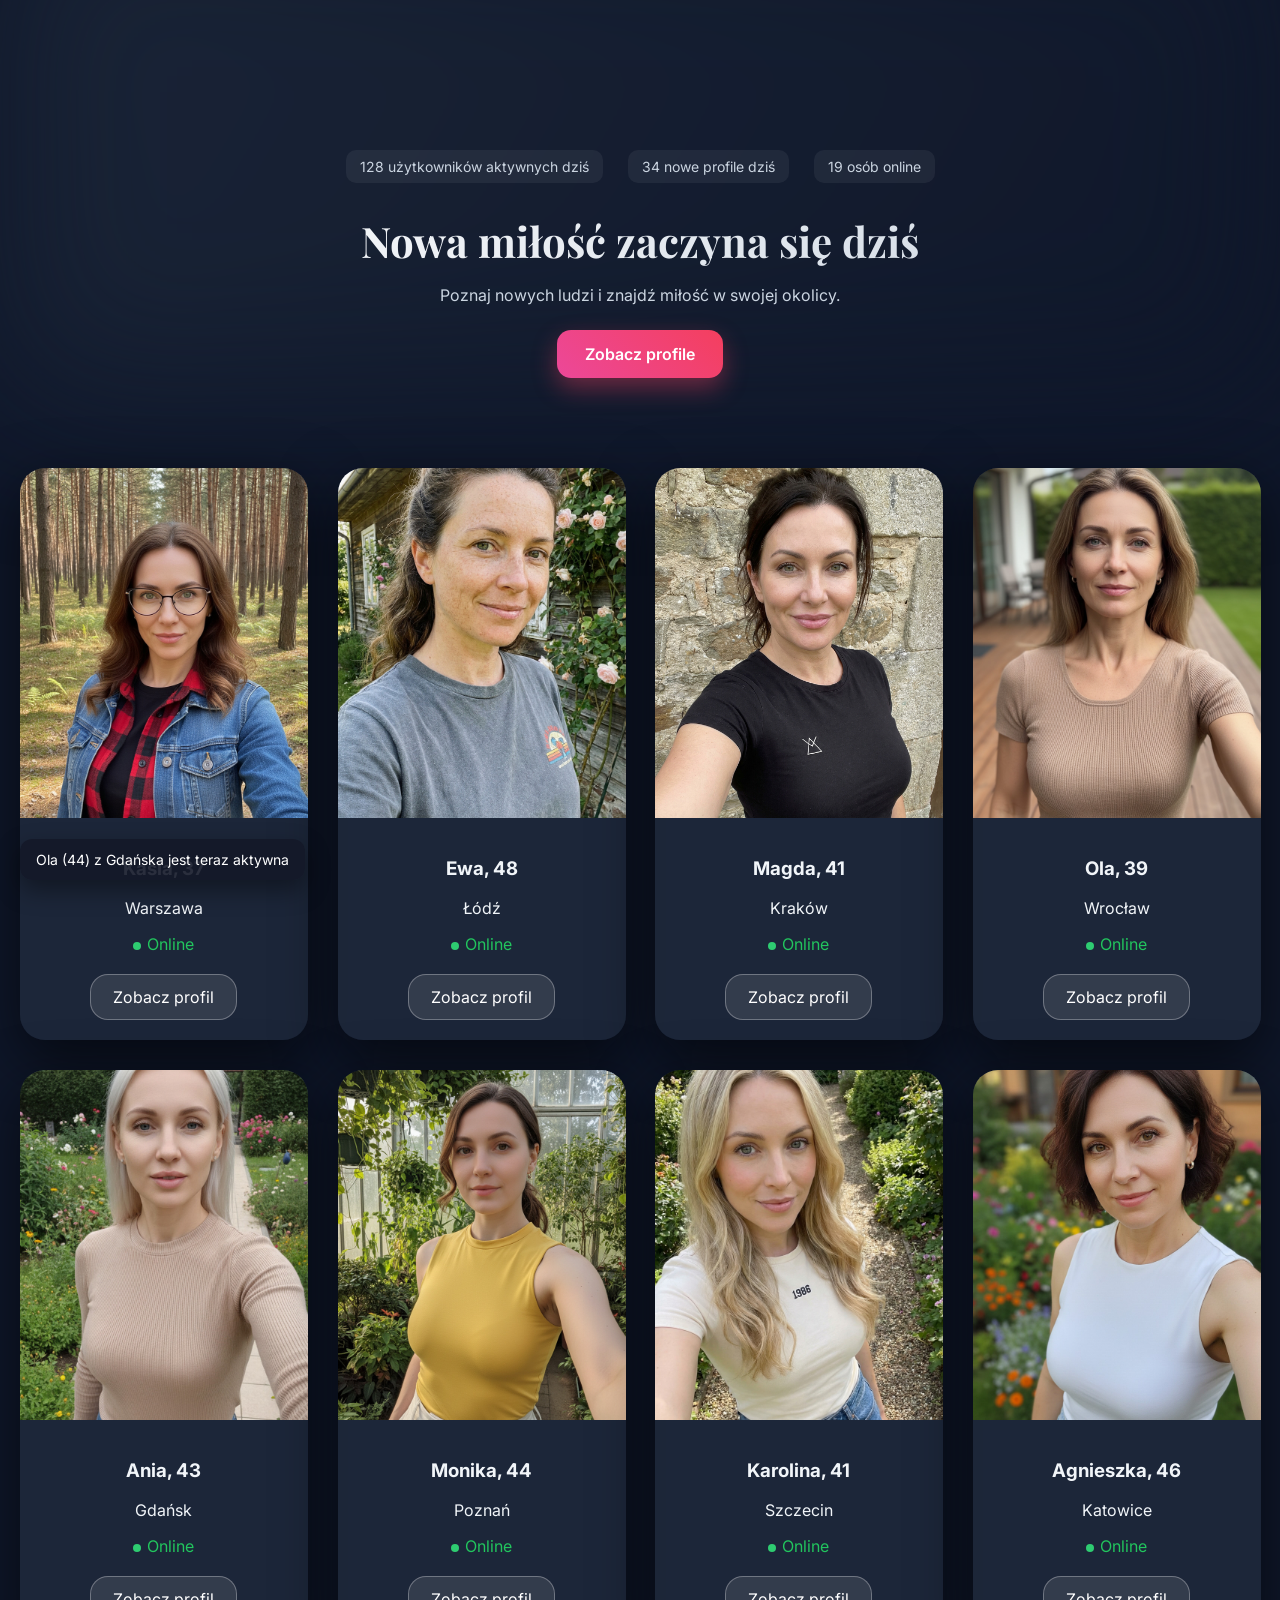
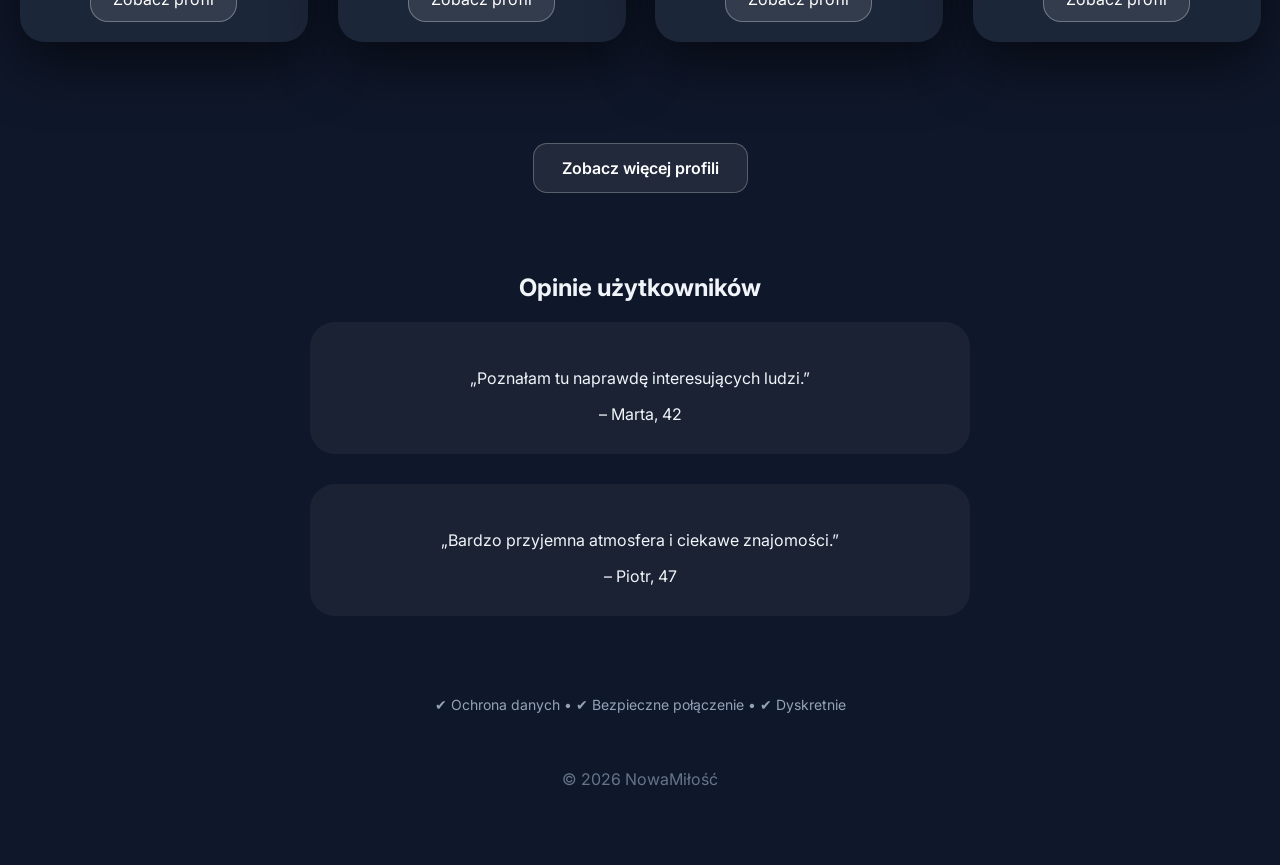
==== index.html @ ef55326a "Update index.html" ====
<!DOCTYPE html>
<html lang="pl">
<head>
<meta charset="UTF-8">
<meta name="viewport" content="width=device-width, initial-scale=1.0">

<title>Nowa miłość zaczyna się dziś | Poznaj nowych ludzi</title>
<meta name="description" content="Poznaj nowych ludzi i odkryj miłość w swojej okolicy. Dyskretnie, wygodnie i bez zobowiązań.">

<meta property="og:title" content="Nowa miłość zaczyna się dziś">
<meta property="og:description" content="Poznaj interesujące osoby w swojej okolicy.">
<meta property="og:type" content="website">
<meta property="og:image" content="images/IMAGE1.jpg">

<link rel="icon" type="image/x-icon" href="favicon.ico">

<link href="https://fonts.googleapis.com/css2?family=Playfair+Display:wght@600;700&family=Inter:wght@400;500;600&display=swap" rel="stylesheet">
<link rel="stylesheet" href="style.css">
<script type="text/javascript">
    (function(c,l,a,r,i,t,y){
        c[a]=c[a]||function(){(c[a].q=c[a].q||[]).push(arguments)};
        t=l.createElement(r);t.async=1;t.src="https://www.clarity.ms/tag/"+i;
        y=l.getElementsByTagName(r)[0];y.parentNode.insertBefore(t,y);
    })(window, document, "clarity", "script", "vsp9trjk2x");
</script>
</head>

<body>

<div id="live-notification"></div>

<div class="hero-bg"></div>

<div class="container">

<header class="hero">

<div class="activity-bar">

<span id="active-members">
128 użytkowników aktywnych dziś
</span>

<span id="new-profiles">
34 nowe profile dziś
</span>

<span id="online-now">
19 osób online
</span>

</div>

<h1>Nowa miłość zaczyna się dziś</h1>

<p>Poznaj nowych ludzi i znajdź miłość w swojej okolicy.</p>

<a href="https://go.cm-trk6.com/aff_f?h=rA47F6&aff_sub5=free-social" class="btn main-btn">
Zobacz profile
</a>

</header>

<section class="profiles">

<a href="https://go.cm-trk6.com/aff_f?h=rA47F6&aff_sub5=free-social" class="card-link">
<div class="card">
<img src="images/IMAGE1.jpg" alt="Profilbild" decoding="async">
<div class="card-content">
<h3>Kasia, 37</h3>
<p>Warszawa</p>
<span class="online">Online</span>
<div class="glass-btn">Zobacz profil</div>
</div>
</div>
</a>

<a href="https://go.cm-trk6.com/aff_f?h=rA47F6&aff_sub5=free-social" class="card-link">
<div class="card">
<img src="images/IMAGE2.jpg" alt="Profilbild" decoding="async">
<div class="card-content">
<h3>Magda, 41</h3>
<p>Kraków</p>
<span class="online">Online</span>
<div class="glass-btn">Zobacz profil</div>
</div>
</div>
</a>

<a href="https://go.cm-trk6.com/aff_f?h=rA47F6&aff_sub5=free-social" class="card-link">
<div class="card">
<img src="images/IMAGE3.jpg" alt="Profilbild" decoding="async">
<div class="card-content">
<h3>Ola, 39</h3>
<p>Wrocław</p>
<span class="online">Online</span>
<div class="glass-btn">Zobacz profil</div>
</div>
</div>
</a>

<a href="https://go.cm-trk6.com/aff_f?h=rA47F6&aff_sub5=free-social" class="card-link">
<div class="card">
<img src="images/IMAGE4.jpg" alt="Profilbild" decoding="async">
<div class="card-content">
<h3>Ania, 43</h3>
<p>Gdańsk</p>
<span class="online">Online</span>
<div class="glass-btn">Zobacz profil</div>
</div>
</div>
</a>

<a href="https://go.cm-trk6.com/aff_f?h=rA47F6&aff_sub5=free-social" class="card-link">
<div class="card">
<img src="images/IMAGE5.jpg" alt="Profilbild" decoding="async">
<div class="card-content">
<h3>Monika, 44</h3>
<p>Poznań</p>
<span class="online">Online</span>
<div class="glass-btn">Zobacz profil</div>
</div>
</div>
</a>

<a href="https://go.cm-trk6.com/aff_f?h=rA47F6&aff_sub5=free-social" class="card-link">
<div class="card">
<img src="images/IMAGE6.jpg" alt="Profilbild" decoding="async">
<div class="card-content">
<h3>Ewa, 48</h3>
<p>Łódź</p>
<span class="online">Online</span>
<div class="glass-btn">Zobacz profil</div>
</div>
</div>
</a>

<a href="https://go.cm-trk6.com/aff_f?h=rA47F6&aff_sub5=free-social" class="card-link">
<div class="card">
<img src="images/IMAGE7.jpg" alt="Profilbild" decoding="async">
<div class="card-content">
<h3>Karolina, 41</h3>
<p>Szczecin</p>
<span class="online">Online</span>
<div class="glass-btn">Zobacz profil</div>
</div>
</div>
</a>

<a href="https://go.cm-trk6.com/aff_f?h=rA47F6&aff_sub5=free-social" class="card-link">
<div class="card">
<img src="images/IMAGE8.jpg" alt="Profilbild" decoding="async">
<div class="card-content">
<h3>Agnieszka, 46</h3>
<p>Katowice</p>
<span class="online">Online</span>
<div class="glass-btn">Zobacz profil</div>
</div>
</div>
</a>

</section>

<section class="more-profiles">
<a href="https://go.cm-trk6.com/aff_f?h=rA47F6&aff_sub5=free-social" class="btn secondary-btn">
Zobacz więcej profili
</a>
</section>

<section class="testimonials">

<h2>Opinie użytkowników</h2>

<div class="testimonial-card">
<p>„Poznałam tu naprawdę interesujących ludzi.”</p>
<span>– Marta, 42</span>
</div>

<div class="testimonial-card">
<p>„Bardzo przyjemna atmosfera i ciekawe znajomości.”</p>
<span>– Piotr, 47</span>
</div>

</section>

<div class="trust-line">
✔ Ochrona danych • ✔ Bezpieczne połączenie • ✔ Dyskretnie
</div>

<footer class="footer">
<p>© 2026 NowaMiłość</p>
</footer>

</div>
<script>

document.addEventListener("DOMContentLoaded", function(){

// LIVE NOTIFICATION

const users = [
"Anna (39) z Warszawy jest teraz online",
"Kasia (42) z Krakowa utworzyła nowy profil",
"Magda (36) z Wrocławia szuka nowych znajomości",
"Ola (44) z Gdańska jest teraz aktywna",
"Monika (41) z Poznania właśnie się zarejestrowała"
];

function showNotification(){

const el=document.getElementById("live-notification");

if(!el) return;

el.innerText=users[Math.floor(Math.random()*users.length)];

el.style.opacity="1";

setTimeout(()=>{

el.style.opacity="0";

},4000);

}

showNotification();
setInterval(showNotification,8000);


// DYNAMIC COUNTER

let active = 120 + Math.floor(Math.random()*20)
let profiles = 30 + Math.floor(Math.random()*10)
let online = 15 + Math.floor(Math.random()*10)

function updateStats(){

active += Math.floor(Math.random()*3)-1
profiles += Math.floor(Math.random()*2)
online += Math.floor(Math.random()*3)-1

document.getElementById("active-members").innerText =
active + " użytkowników aktywnych dziś"

document.getElementById("new-profiles").innerText =
profiles + " nowe profile dziś"

document.getElementById("online-now").innerText =
online + " osób online"

}

setInterval(updateStats,6000)

// CARD REVEAL

function revealCards(){

const cards = document.querySelectorAll(".card");
const windowHeight = window.innerHeight;

cards.forEach(card => {

const top = card.getBoundingClientRect().top;

if(top < windowHeight - 50){
card.classList.add("show");
}

});

}

window.addEventListener("scroll", revealCards);
window.addEventListener("load", revealCards);

setTimeout(revealCards, 200);
setTimeout(revealCards, 600);
setTimeout(revealCards, 1200);

// RANDOMIZE CARDS

const container=document.querySelector(".profiles");

if(container){

const cards=Array.from(container.children);

cards.sort(()=>Math.random()-0.5);

cards.forEach(card=>container.appendChild(card));

}

});

</script>
</body>
</html>
---- style.css ----
html{
scroll-behavior:smooth;
}

body{
margin:0;
font-family:'Inter',sans-serif;
background:#0f172a;
color:#f1f5f9;
overflow-x:hidden;
}

/* background glow */

.hero-bg{
position:fixed;
top:-100px;
left:0;
width:100%;
height:500px;
background:linear-gradient(120deg,#1e293b,#0f172a);
filter:blur(80px);
opacity:.8;
z-index:-1;
}

/* container */

.container{
max-width:1400px;
margin:auto;
padding:20px;
}

/* hero */

.hero{
text-align:center;
padding:100px 20px 50px 20px;
}

.hero h1{
font-family:'Playfair Display',serif;
font-size:42px;
margin-bottom:15px;
background:linear-gradient(135deg,#ffffff,#cbd5e1);
-webkit-background-clip:text;
-webkit-text-fill-color:transparent;
}

.hero p{
color:#cbd5e1;
font-size:16px;
margin-bottom:25px;
}

/* buttons */

.btn{
display:inline-block;
padding:14px 28px;
border-radius:14px;
text-decoration:none;
font-weight:600;
transition:.3s ease;
}

.main-btn{
background:linear-gradient(45deg,#ec4899,#f43f5e);
color:white;
box-shadow:0 10px 25px rgba(244,63,94,.4);
animation:pulseGlow 2.5s infinite;
}

.secondary-btn{
background:rgba(255,255,255,.08);
border:1px solid rgba(255,255,255,.25);
color:white;
margin-top:40px;
}

.secondary-btn:hover{
background:rgba(255,255,255,.15);
transform:scale(1.05);
box-shadow:0 10px 30px rgba(236,72,153,.25);
}

@keyframes pulseGlow{

0%{box-shadow:0 0 0 rgba(255,80,120,0)}

50%{box-shadow:0 0 25px rgba(255,80,120,.8)}

100%{box-shadow:0 0 0 rgba(255,80,120,0)}

}

/* profiles grid */

.profiles{
display:grid;
grid-template-columns:repeat(4,1fr);
gap:30px;
margin-top:40px;
}

/* mobile */

@media (max-width:768px){

.hero{
padding:70px 15px 30px 15px;
}

.hero h1{
font-size:28px;
}

.profiles{
grid-template-columns:1fr;
gap:20px;
}

}

/* cards */

.card-link{
display:block;
text-decoration:none;
color:inherit;
cursor:pointer;
}

.card{

background:rgba(30,41,59,.9);
border-radius:25px;
overflow:hidden;

box-shadow:0 20px 60px rgba(0,0,0,.6);

transform:translateY(30px);
opacity:0;

will-change:transform;

transition:
transform .4s ease,
box-shadow .4s ease,
opacity .6s ease;

}

/* reveal animation */

.card.show{
opacity:1;
transform:translateY(0);
}

/* hover card */

.card-link:hover .card{

transform:translateY(-8px) scale(1.04);

box-shadow:0 25px 80px rgba(236,72,153,.18);

}

/* image */

.card img{
width:100%;
height:350px;
object-fit:cover;
display:block;
transition:transform .4s ease;
}

/* zoom photo */

.card-link:hover .card img{
transform:scale(1.08);
}

/* content */

.card-content{
padding:20px;
text-align:center;
}

/* online */

.online{
color:#22c55e;
display:block;
margin:10px 0;
}

.online::before{
content:"";
width:8px;
height:8px;
background:#2ecc71;
border-radius:50%;
display:inline-block;
margin-right:6px;
animation:pulse 2s infinite;
}

@keyframes pulse{

0%{opacity:1}

50%{opacity:.3}

100%{opacity:1}

}

/* card button */

.glass-btn{

display:inline-block;
margin-top:10px;

padding:12px 22px;

background:rgba(255,255,255,.1);
border:1px solid rgba(255,255,255,.3);

border-radius:18px;

color:white;

transition:.25s;

}

/* hover button */

.card-link:hover .glass-btn{

background:rgba(236,72,153,.2);

border-color:#ec4899;

transform:scale(1.05);

}

/* more profiles */

.more-profiles{
text-align:center;
margin:60px 0;
}

/* testimonials */

.testimonials{
margin-top:80px;
text-align:center;
}

.testimonial-card{
max-width:600px;
margin:0 auto 30px auto;
padding:30px;
background:rgba(255,255,255,.05);
border-radius:25px;
}

/* trust */

.trust-line{
text-align:center;
margin-top:80px;
color:#94a3b8;
font-size:14px;
}

/* footer */

.footer{
text-align:center;
padding:40px;
color:#64748b;
}

/* live notification */

#live-notification{

position:fixed;

bottom:20px;
left:20px;

background:rgba(20,25,40,.9);

color:white;

padding:12px 16px;

border-radius:12px;

font-size:14px;

box-shadow:0 10px 25px rgba(0,0,0,.4);

opacity:0;

transition:opacity .5s;

z-index:999;

max-width:260px;

}

/* activity bar */

.activity-bar{

display:flex;

justify-content:center;

gap:25px;

margin:30px 0;

flex-wrap:wrap;

font-size:14px;

color:#cbd5e1;

}

.activity-bar span{

background:rgba(255,255,255,.06);

padding:8px 14px;

border-radius:10px;

}
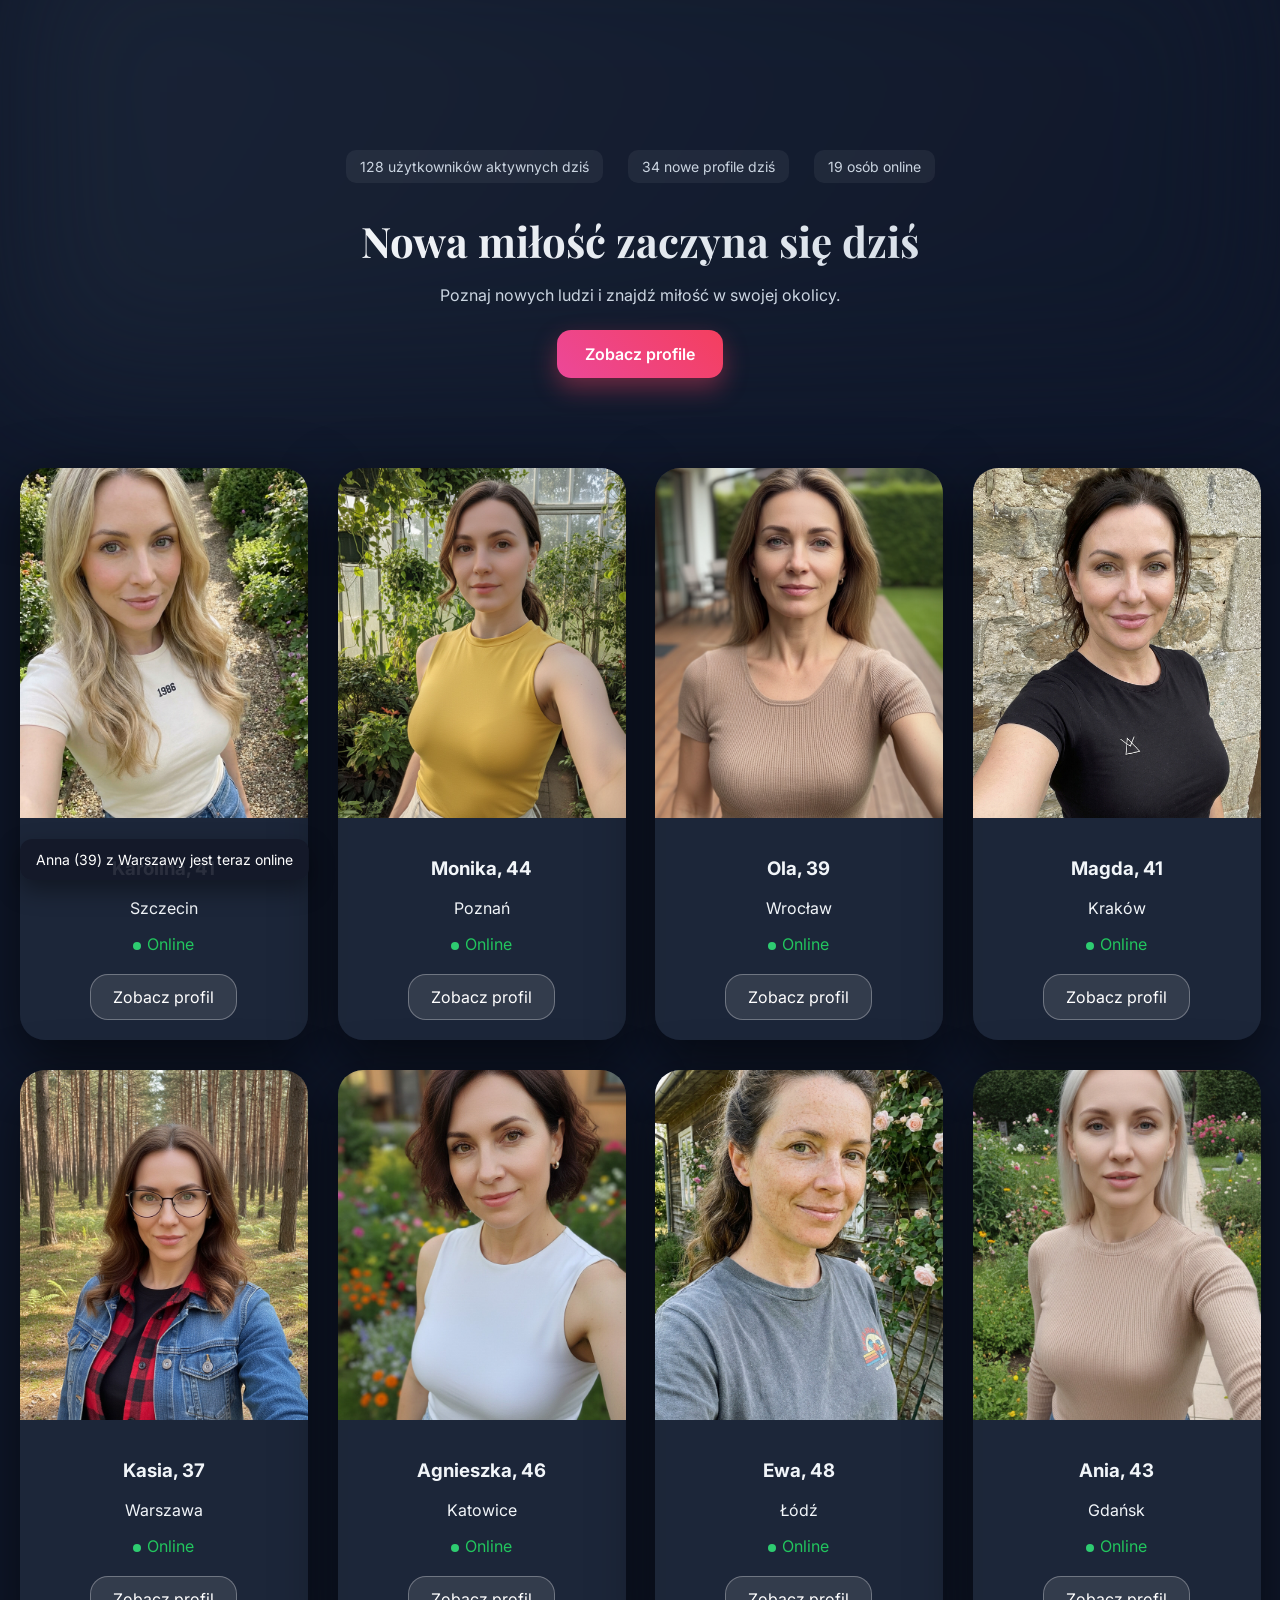
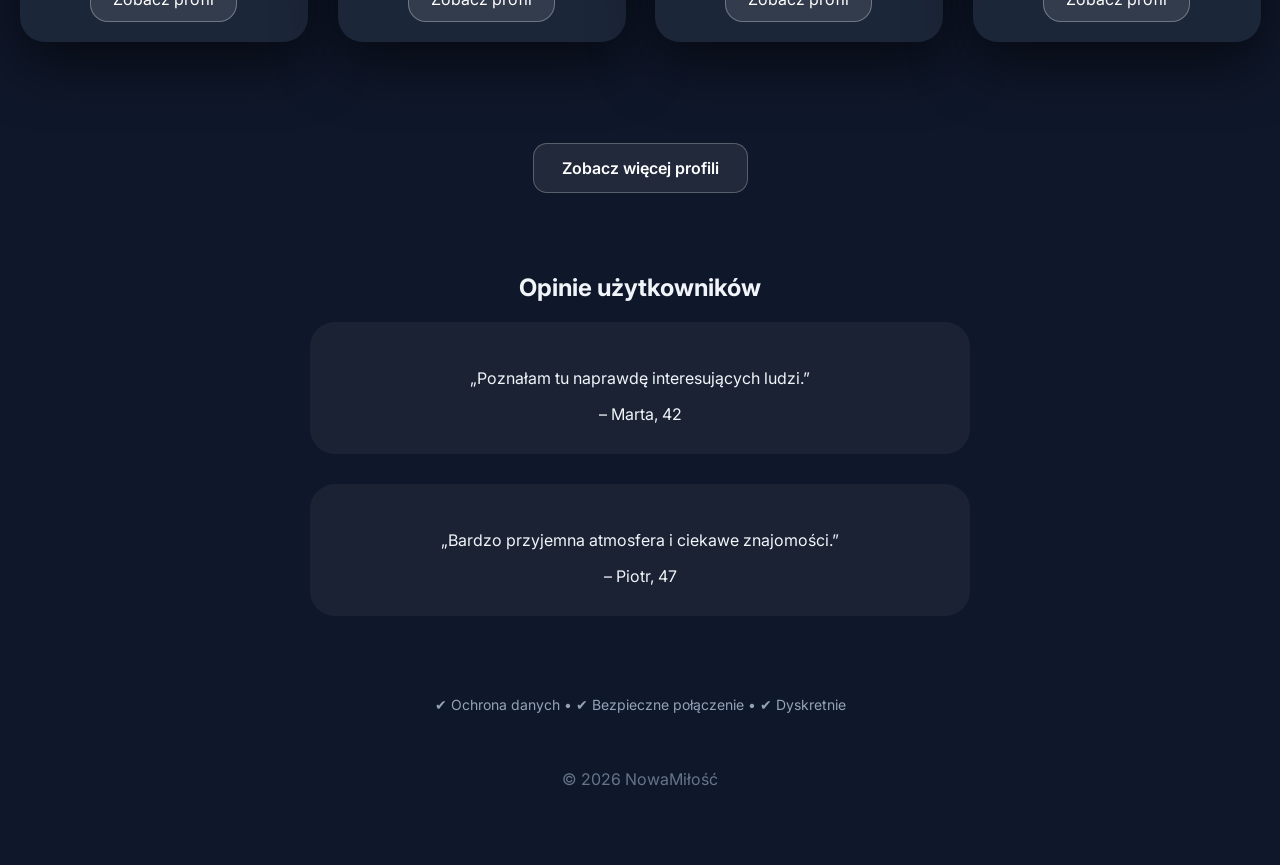
==== commit 1345418b: "Update index.html" ====
--- a/index.html
+++ b/index.html
@@ -55,7 +55,7 @@
 
 <p>Poznaj nowych ludzi i znajdź miłość w swojej okolicy.</p>
 
-<a href="https://go.cm-trk6.com/aff_f?h=rA47F6&aff_sub5=free-social" class="btn main-btn">
+<a href="open.html" class="btn main-btn">
 Zobacz profile
 </a>
 
@@ -63,7 +63,7 @@
 
 <section class="profiles">
 
-<a href="https://go.cm-trk6.com/aff_f?h=rA47F6&aff_sub5=free-social" class="card-link">
+<a href="open.html" class="card-link">
 <div class="card">
 <img src="images/IMAGE1.jpg" alt="Profilbild" decoding="async">
 <div class="card-content">
@@ -75,7 +75,7 @@
 </div>
 </a>
 
-<a href="https://go.cm-trk6.com/aff_f?h=rA47F6&aff_sub5=free-social" class="card-link">
+<a href="open.html" class="card-link">
 <div class="card">
 <img src="images/IMAGE2.jpg" alt="Profilbild" decoding="async">
 <div class="card-content">
@@ -87,7 +87,7 @@
 </div>
 </a>
 
-<a href="https://go.cm-trk6.com/aff_f?h=rA47F6&aff_sub5=free-social" class="card-link">
+<a href="open.html" class="card-link">
 <div class="card">
 <img src="images/IMAGE3.jpg" alt="Profilbild" decoding="async">
 <div class="card-content">
@@ -99,7 +99,7 @@
 </div>
 </a>
 
-<a href="https://go.cm-trk6.com/aff_f?h=rA47F6&aff_sub5=free-social" class="card-link">
+<a href="open.html" class="card-link">
 <div class="card">
 <img src="images/IMAGE4.jpg" alt="Profilbild" decoding="async">
 <div class="card-content">
@@ -111,7 +111,7 @@
 </div>
 </a>
 
-<a href="https://go.cm-trk6.com/aff_f?h=rA47F6&aff_sub5=free-social" class="card-link">
+<a href="open.html" class="card-link">
 <div class="card">
 <img src="images/IMAGE5.jpg" alt="Profilbild" decoding="async">
 <div class="card-content">
@@ -123,7 +123,7 @@
 </div>
 </a>
 
-<a href="https://go.cm-trk6.com/aff_f?h=rA47F6&aff_sub5=free-social" class="card-link">
+<a href="open.html" class="card-link">
 <div class="card">
 <img src="images/IMAGE6.jpg" alt="Profilbild" decoding="async">
 <div class="card-content">
@@ -135,7 +135,7 @@
 </div>
 </a>
 
-<a href="https://go.cm-trk6.com/aff_f?h=rA47F6&aff_sub5=free-social" class="card-link">
+<a href="open.html" class="card-link">
 <div class="card">
 <img src="images/IMAGE7.jpg" alt="Profilbild" decoding="async">
 <div class="card-content">
@@ -147,7 +147,7 @@
 </div>
 </a>
 
-<a href="https://go.cm-trk6.com/aff_f?h=rA47F6&aff_sub5=free-social" class="card-link">
+<a href="open.html" class="card-link">
 <div class="card">
 <img src="images/IMAGE8.jpg" alt="Profilbild" decoding="async">
 <div class="card-content">
@@ -162,7 +162,7 @@
 </section>
 
 <section class="more-profiles">
-<a href="https://go.cm-trk6.com/aff_f?h=rA47F6&aff_sub5=free-social" class="btn secondary-btn">
+<a href="open.html" class="btn secondary-btn">
 Zobacz więcej profili
 </a>
 </section>
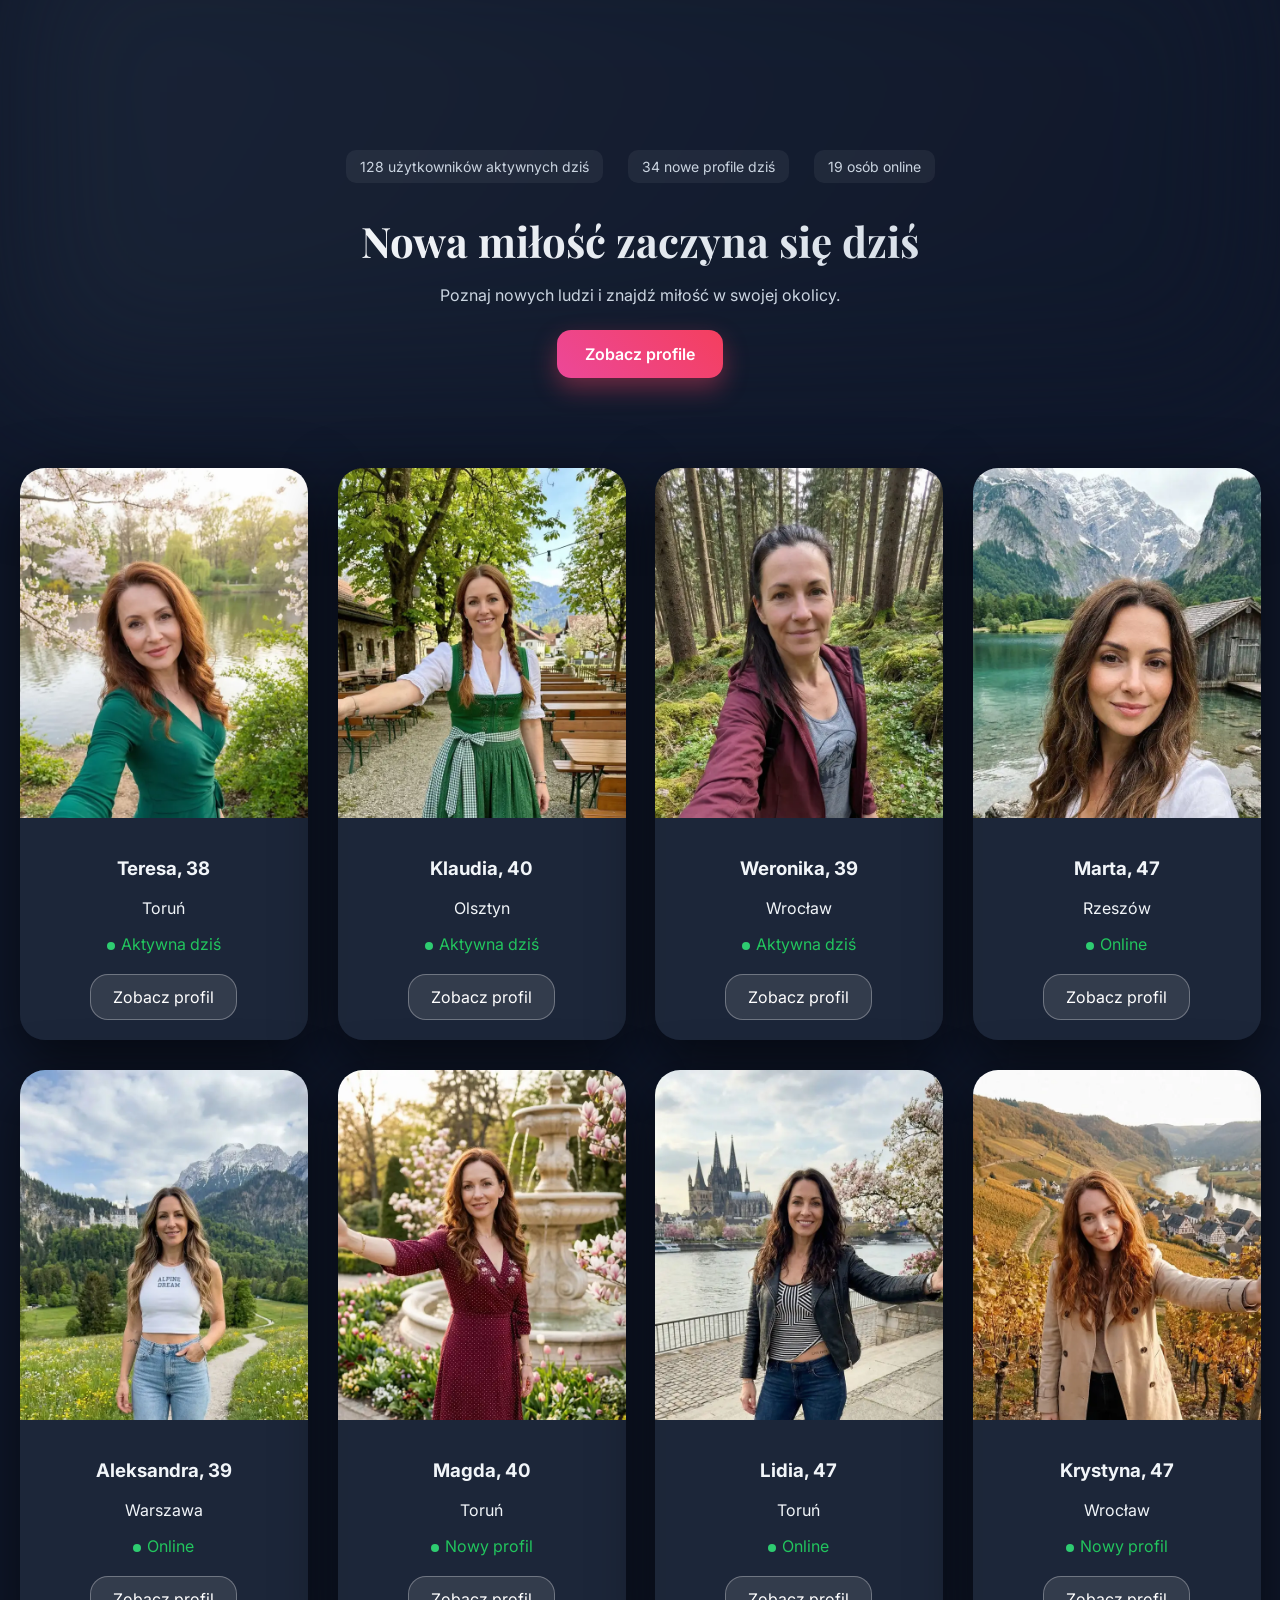
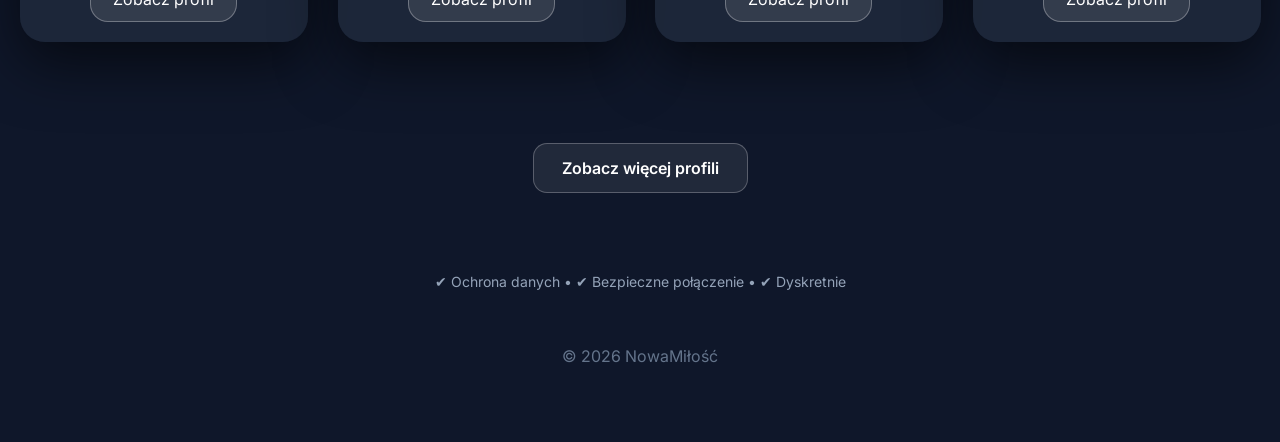
==== commit 214fc215: "Update index.html" ====
--- a/index.html
+++ b/index.html
@@ -5,30 +5,17 @@
 <meta name="viewport" content="width=device-width, initial-scale=1.0">
 
 <title>Nowa miłość zaczyna się dziś | Poznaj nowych ludzi</title>
-<meta name="description" content="Poznaj nowych ludzi i odkryj miłość w swojej okolicy. Dyskretnie, wygodnie i bez zobowiązań.">
-
-<meta property="og:title" content="Nowa miłość zaczyna się dziś">
-<meta property="og:description" content="Poznaj interesujące osoby w swojej okolicy.">
-<meta property="og:type" content="website">
-<meta property="og:image" content="images/IMAGE1.jpg">
 
 <link rel="icon" type="image/x-icon" href="favicon.ico">
 
 <link href="https://fonts.googleapis.com/css2?family=Playfair+Display:wght@600;700&family=Inter:wght@400;500;600&display=swap" rel="stylesheet">
 <link rel="stylesheet" href="style.css">
-<script type="text/javascript">
-    (function(c,l,a,r,i,t,y){
-        c[a]=c[a]||function(){(c[a].q=c[a].q||[]).push(arguments)};
-        t=l.createElement(r);t.async=1;t.src="https://www.clarity.ms/tag/"+i;
-        y=l.getElementsByTagName(r)[0];y.parentNode.insertBefore(t,y);
-    })(window, document, "clarity", "script", "vsp9trjk2x");
-</script>
+
 </head>
 
 <body>
 
 <div id="live-notification"></div>
-
 <div class="hero-bg"></div>
 
 <div class="container">
@@ -36,23 +23,12 @@
 <header class="hero">
 
 <div class="activity-bar">
-
-<span id="active-members">
-128 użytkowników aktywnych dziś
-</span>
-
-<span id="new-profiles">
-34 nowe profile dziś
-</span>
-
-<span id="online-now">
-19 osób online
-</span>
-
+<span id="active-members">128 użytkowników aktywnych dziś</span>
+<span id="new-profiles">34 nowe profile dziś</span>
+<span id="online-now">19 osób online</span>
 </div>
 
 <h1>Nowa miłość zaczyna się dziś</h1>
-
 <p>Poznaj nowych ludzi i znajdź miłość w swojej okolicy.</p>
 
 <a href="open.html" class="btn main-btn">
@@ -63,101 +39,14 @@
 
 <section class="profiles">
 
-<a href="open.html" class="card-link">
-<div class="card">
-<img src="images/IMAGE1.jpg" alt="Profilbild" decoding="async">
-<div class="card-content">
-<h3>Kasia, 37</h3>
-<p>Warszawa</p>
-<span class="online">Online</span>
-<div class="glass-btn">Zobacz profil</div>
-</div>
-</div>
-</a>
-
-<a href="open.html" class="card-link">
-<div class="card">
-<img src="images/IMAGE2.jpg" alt="Profilbild" decoding="async">
-<div class="card-content">
-<h3>Magda, 41</h3>
-<p>Kraków</p>
-<span class="online">Online</span>
-<div class="glass-btn">Zobacz profil</div>
-</div>
-</div>
-</a>
-
-<a href="open.html" class="card-link">
-<div class="card">
-<img src="images/IMAGE3.jpg" alt="Profilbild" decoding="async">
-<div class="card-content">
-<h3>Ola, 39</h3>
-<p>Wrocław</p>
-<span class="online">Online</span>
-<div class="glass-btn">Zobacz profil</div>
-</div>
-</div>
-</a>
-
-<a href="open.html" class="card-link">
-<div class="card">
-<img src="images/IMAGE4.jpg" alt="Profilbild" decoding="async">
-<div class="card-content">
-<h3>Ania, 43</h3>
-<p>Gdańsk</p>
-<span class="online">Online</span>
-<div class="glass-btn">Zobacz profil</div>
-</div>
-</div>
-</a>
-
-<a href="open.html" class="card-link">
-<div class="card">
-<img src="images/IMAGE5.jpg" alt="Profilbild" decoding="async">
-<div class="card-content">
-<h3>Monika, 44</h3>
-<p>Poznań</p>
-<span class="online">Online</span>
-<div class="glass-btn">Zobacz profil</div>
-</div>
-</div>
-</a>
-
-<a href="open.html" class="card-link">
-<div class="card">
-<img src="images/IMAGE6.jpg" alt="Profilbild" decoding="async">
-<div class="card-content">
-<h3>Ewa, 48</h3>
-<p>Łódź</p>
-<span class="online">Online</span>
-<div class="glass-btn">Zobacz profil</div>
-</div>
-</div>
-</a>
-
-<a href="open.html" class="card-link">
-<div class="card">
-<img src="images/IMAGE7.jpg" alt="Profilbild" decoding="async">
-<div class="card-content">
-<h3>Karolina, 41</h3>
-<p>Szczecin</p>
-<span class="online">Online</span>
-<div class="glass-btn">Zobacz profil</div>
-</div>
-</div>
-</a>
-
-<a href="open.html" class="card-link">
-<div class="card">
-<img src="images/IMAGE8.jpg" alt="Profilbild" decoding="async">
-<div class="card-content">
-<h3>Agnieszka, 46</h3>
-<p>Katowice</p>
-<span class="online">Online</span>
-<div class="glass-btn">Zobacz profil</div>
-</div>
-</div>
-</a>
+<div class="card-link"><div class="card"><img><div class="card-content"><h3></h3><p></p><span class="online"></span><div class="glass-btn">Zobacz profil</div></div></div></div>
+<div class="card-link"><div class="card"><img><div class="card-content"><h3></h3><p></p><span class="online"></span><div class="glass-btn">Zobacz profil</div></div></div></div>
+<div class="card-link"><div class="card"><img><div class="card-content"><h3></h3><p></p><span class="online"></span><div class="glass-btn">Zobacz profil</div></div></div></div>
+<div class="card-link"><div class="card"><img><div class="card-content"><h3></h3><p></p><span class="online"></span><div class="glass-btn">Zobacz profil</div></div></div></div>
+<div class="card-link"><div class="card"><img><div class="card-content"><h3></h3><p></p><span class="online"></span><div class="glass-btn">Zobacz profil</div></div></div></div>
+<div class="card-link"><div class="card"><img><div class="card-content"><h3></h3><p></p><span class="online"></span><div class="glass-btn">Zobacz profil</div></div></div></div>
+<div class="card-link"><div class="card"><img><div class="card-content"><h3></h3><p></p><span class="online"></span><div class="glass-btn">Zobacz profil</div></div></div></div>
+<div class="card-link"><div class="card"><img><div class="card-content"><h3></h3><p></p><span class="online"></span><div class="glass-btn">Zobacz profil</div></div></div></div>
 
 </section>
 
@@ -165,22 +54,6 @@
 <a href="open.html" class="btn secondary-btn">
 Zobacz więcej profili
 </a>
-</section>
-
-<section class="testimonials">
-
-<h2>Opinie użytkowników</h2>
-
-<div class="testimonial-card">
-<p>„Poznałam tu naprawdę interesujących ludzi.”</p>
-<span>– Marta, 42</span>
-</div>
-
-<div class="testimonial-card">
-<p>„Bardzo przyjemna atmosfera i ciekawe znajomości.”</p>
-<span>– Piotr, 47</span>
-</div>
-
 </section>
 
 <div class="trust-line">
@@ -192,109 +65,113 @@
 </footer>
 
 </div>
+
 <script>
 
 document.addEventListener("DOMContentLoaded", function(){
 
-// LIVE NOTIFICATION
+// ---------- DATA ----------
 
-const users = [
-"Anna (39) z Warszawy jest teraz online",
-"Kasia (42) z Krakowa utworzyła nowy profil",
-"Magda (36) z Wrocławia szuka nowych znajomości",
-"Ola (44) z Gdańska jest teraz aktywna",
-"Monika (41) z Poznania właśnie się zarejestrowała"
+const names=[
+"Kasia","Magda","Ola","Ania","Monika","Ewa","Karolina","Agnieszka",
+"Marta","Natalia","Joanna","Paulina","Sylwia","Patrycja","Dominika",
+"Klaudia","Iwona","Renata","Barbara","Dorota","Beata","Justyna",
+"Anna","Aleksandra","Emilia","Weronika","Martyna","Kamila",
+"Magdalena","Izabela","Daria","Elżbieta","Halina","Krystyna",
+"Sabina","Ilona","Jolanta","Grażyna","Lidia","Teresa",
+"Zofia","Danuta","Bożena","Lucyna","Małgorzata","Ewelina"
 ];
 
-function showNotification(){
+const cities=[
+"Warszawa","Kraków","Wrocław","Gdańsk","Poznań","Łódź",
+"Szczecin","Katowice","Lublin","Białystok","Gdynia",
+"Radom","Rzeszów","Olsztyn","Toruń"
+];
 
-const el=document.getElementById("live-notification");
+const statuses=[
+"Online",
+"Aktywna dziś",
+"Nowy profil",
+"Ostatnio aktywna"
+];
 
-if(!el) return;
+let usedPhotos=[];
+let usedNames=[];
 
-el.innerText=users[Math.floor(Math.random()*users.length)];
+// ---------- RANDOM PROFILES ----------
 
-el.style.opacity="1";
+document.querySelectorAll(".card").forEach(card=>{
+
+const img=card.querySelector("img");
+const nameEl=card.querySelector("h3");
+const cityEl=card.querySelector("p");
+const statusEl=card.querySelector(".online");
+
+// unique photo
+
+let photo;
+
+do{
+photo=Math.floor(Math.random()*57)+1;
+}
+while(usedPhotos.includes(photo));
+
+usedPhotos.push(photo);
+
+img.src="images/IMAGE"+photo+".webp";
+
+// unique name
+
+let name;
+
+do{
+name=names[Math.floor(Math.random()*names.length)];
+}
+while(usedNames.includes(name));
+
+usedNames.push(name);
+
+// age
+
+let age=35+Math.floor(Math.random()*15);
+
+nameEl.innerText=name+", "+age;
+
+// city
+
+cityEl.innerText=cities[Math.floor(Math.random()*cities.length)];
+
+// status
+
+statusEl.innerText=statuses[Math.floor(Math.random()*statuses.length)];
+
+});
+
+// ---------- SHUFFLE CARDS ----------
+
+const container=document.querySelector(".profiles");
+const cards=Array.from(container.children);
+
+cards.sort(()=>Math.random()-0.5);
+cards.forEach(card=>container.appendChild(card));
+
+// ---------- REVEAL ANIMATION ----------
 
 setTimeout(()=>{
 
-el.style.opacity="0";
+document.querySelectorAll(".card").forEach((card,i)=>{
 
-},4000);
-
-}
-
-showNotification();
-setInterval(showNotification,8000);
-
-
-// DYNAMIC COUNTER
-
-let active = 120 + Math.floor(Math.random()*20)
-let profiles = 30 + Math.floor(Math.random()*10)
-let online = 15 + Math.floor(Math.random()*10)
-
-function updateStats(){
-
-active += Math.floor(Math.random()*3)-1
-profiles += Math.floor(Math.random()*2)
-online += Math.floor(Math.random()*3)-1
-
-document.getElementById("active-members").innerText =
-active + " użytkowników aktywnych dziś"
-
-document.getElementById("new-profiles").innerText =
-profiles + " nowe profile dziś"
-
-document.getElementById("online-now").innerText =
-online + " osób online"
-
-}
-
-setInterval(updateStats,6000)
-
-// CARD REVEAL
-
-function revealCards(){
-
-const cards = document.querySelectorAll(".card");
-const windowHeight = window.innerHeight;
-
-cards.forEach(card => {
-
-const top = card.getBoundingClientRect().top;
-
-if(top < windowHeight - 50){
+setTimeout(()=>{
 card.classList.add("show");
-}
+}, i*120);
 
 });
 
-}
-
-window.addEventListener("scroll", revealCards);
-window.addEventListener("load", revealCards);
-
-setTimeout(revealCards, 200);
-setTimeout(revealCards, 600);
-setTimeout(revealCards, 1200);
-
-// RANDOMIZE CARDS
-
-const container=document.querySelector(".profiles");
-
-if(container){
-
-const cards=Array.from(container.children);
-
-cards.sort(()=>Math.random()-0.5);
-
-cards.forEach(card=>container.appendChild(card));
-
-}
+},200);
 
 });
 
 </script>
+
 </body>
 </html>
--- a/style.css
+++ b/style.css
@@ -173,8 +173,9 @@
 
 .card img{
 width:100%;
-height:350px;
+aspect-ratio:3/4;
 object-fit:cover;
+object-position:top;
 display:block;
 transition:transform .4s ease;
 }
@@ -352,3 +353,9 @@
 border-radius:10px;
 
 }
+.card img{
+width:100%;
+height:350px;
+object-fit:cover;
+display:block;
+}
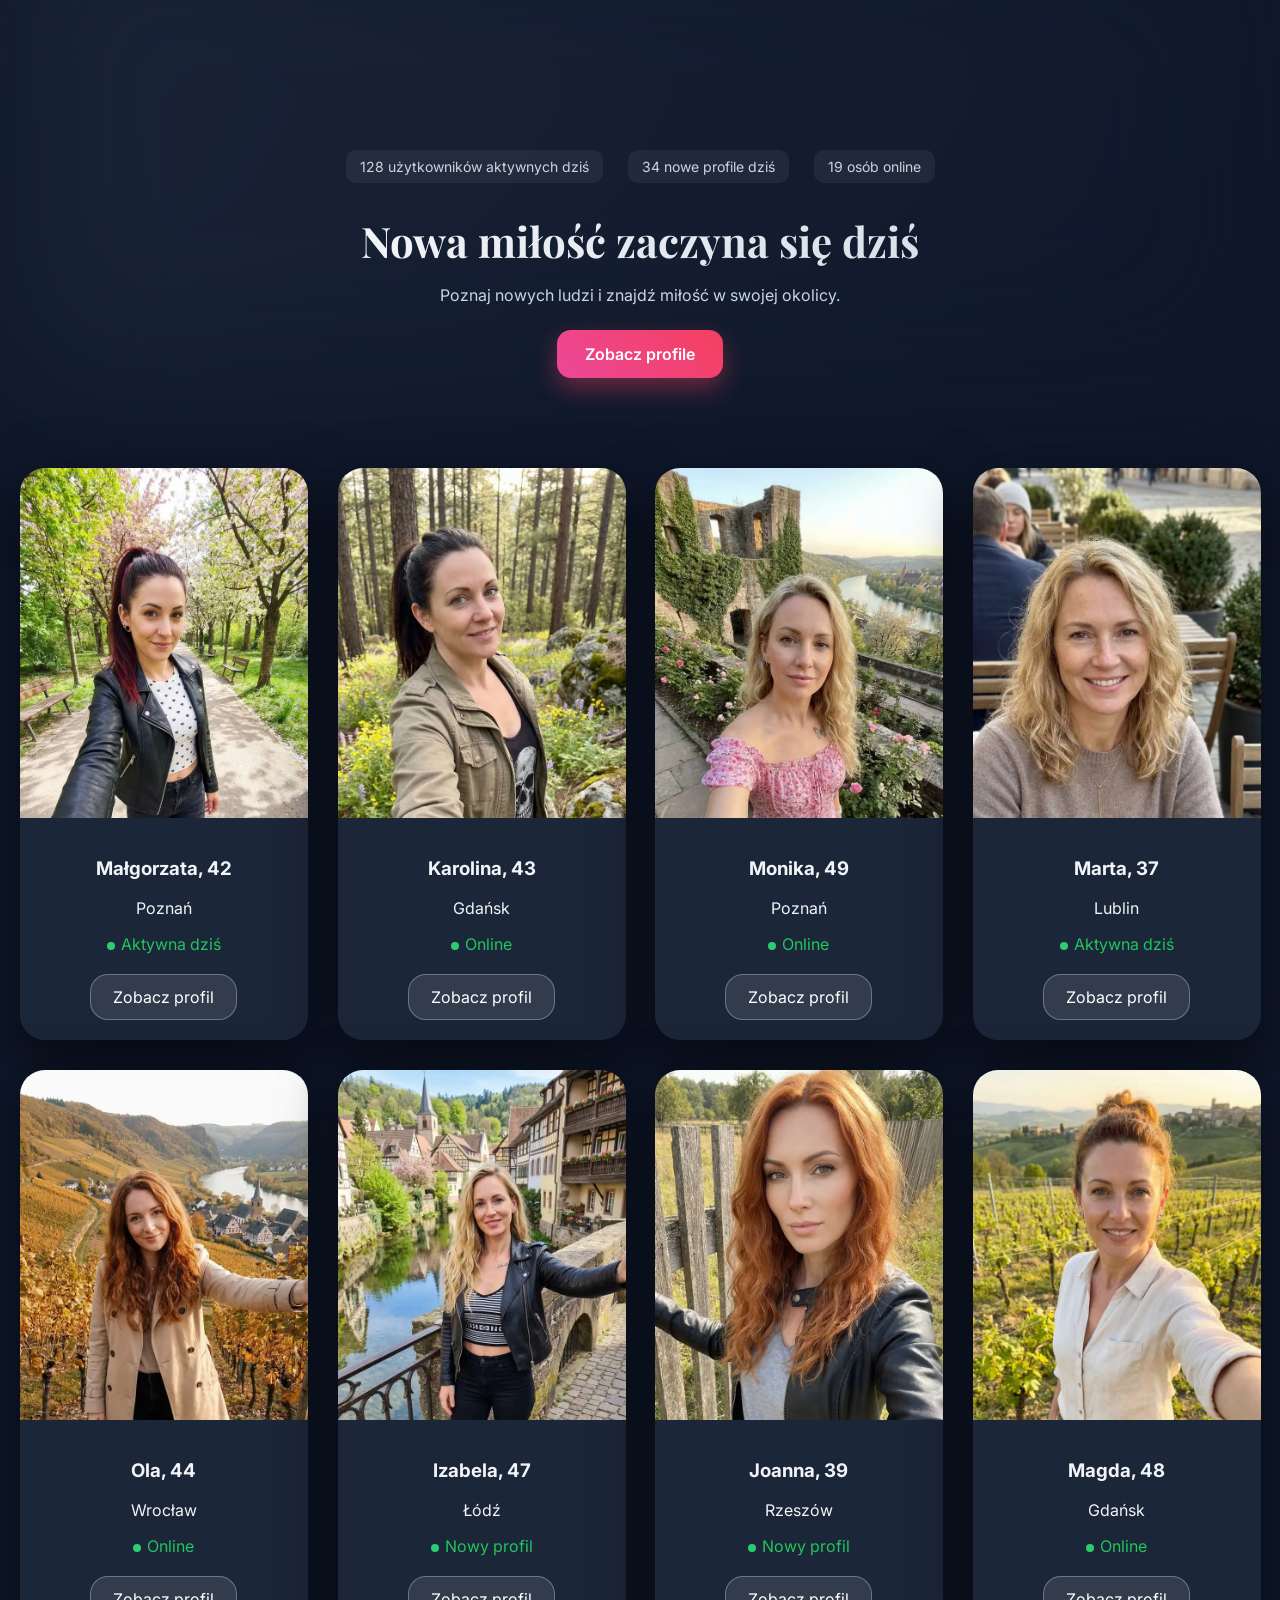
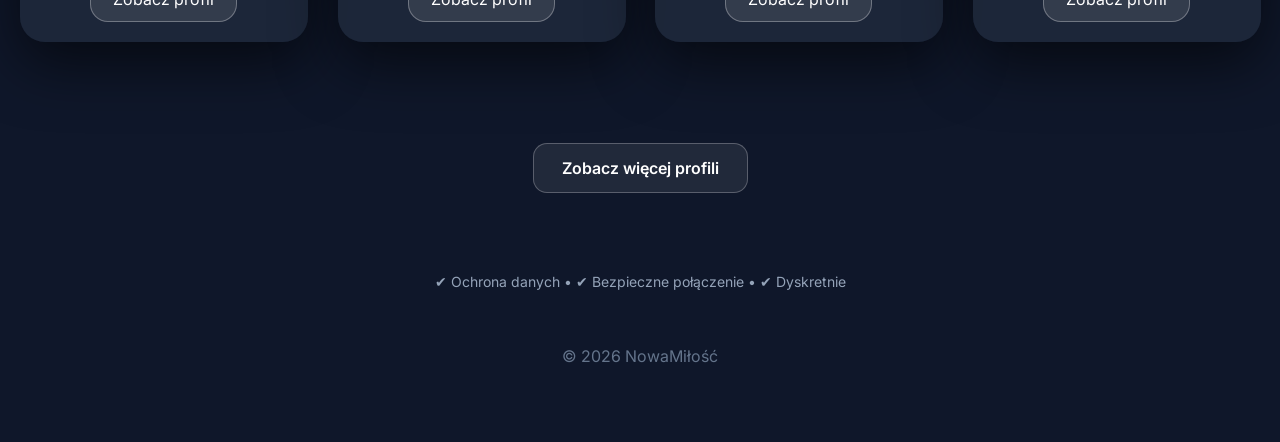
==== commit 30b69f38: "Update index.html" ====
--- a/index.html
+++ b/index.html
@@ -1,4 +1,5 @@
 <!DOCTYPE html>
+
 <html lang="pl">
 <head>
 <meta charset="UTF-8">
@@ -10,7 +11,6 @@
 
 <link href="https://fonts.googleapis.com/css2?family=Playfair+Display:wght@600;700&family=Inter:wght@400;500;600&display=swap" rel="stylesheet">
 <link rel="stylesheet" href="style.css">
-
 </head>
 
 <body>
@@ -31,7 +31,7 @@
 <h1>Nowa miłość zaczyna się dziś</h1>
 <p>Poznaj nowych ludzi i znajdź miłość w swojej okolicy.</p>
 
-<a href="open.html" class="btn main-btn">
+<a href="#" class="btn main-btn go-offer">
 Zobacz profile
 </a>
 
@@ -39,19 +39,12 @@
 
 <section class="profiles">
 
-<div class="card-link"><div class="card"><img><div class="card-content"><h3></h3><p></p><span class="online"></span><div class="glass-btn">Zobacz profil</div></div></div></div>
-<div class="card-link"><div class="card"><img><div class="card-content"><h3></h3><p></p><span class="online"></span><div class="glass-btn">Zobacz profil</div></div></div></div>
-<div class="card-link"><div class="card"><img><div class="card-content"><h3></h3><p></p><span class="online"></span><div class="glass-btn">Zobacz profil</div></div></div></div>
-<div class="card-link"><div class="card"><img><div class="card-content"><h3></h3><p></p><span class="online"></span><div class="glass-btn">Zobacz profil</div></div></div></div>
-<div class="card-link"><div class="card"><img><div class="card-content"><h3></h3><p></p><span class="online"></span><div class="glass-btn">Zobacz profil</div></div></div></div>
-<div class="card-link"><div class="card"><img><div class="card-content"><h3></h3><p></p><span class="online"></span><div class="glass-btn">Zobacz profil</div></div></div></div>
-<div class="card-link"><div class="card"><img><div class="card-content"><h3></h3><p></p><span class="online"></span><div class="glass-btn">Zobacz profil</div></div></div></div>
-<div class="card-link"><div class="card"><img><div class="card-content"><h3></h3><p></p><span class="online"></span><div class="glass-btn">Zobacz profil</div></div></div></div>
+<a href="#" class="card-link go-offer"><div class="card"><img><div class="card-content"><h3></h3><p></p><span class="online"></span><div class="glass-btn">Zobacz profil</div></div></div></a> <a href="#" class="card-link go-offer"><div class="card"><img><div class="card-content"><h3></h3><p></p><span class="online"></span><div class="glass-btn">Zobacz profil</div></div></div></a> <a href="#" class="card-link go-offer"><div class="card"><img><div class="card-content"><h3></h3><p></p><span class="online"></span><div class="glass-btn">Zobacz profil</div></div></div></a> <a href="#" class="card-link go-offer"><div class="card"><img><div class="card-content"><h3></h3><p></p><span class="online"></span><div class="glass-btn">Zobacz profil</div></div></div></a> <a href="#" class="card-link go-offer"><div class="card"><img><div class="card-content"><h3></h3><p></p><span class="online"></span><div class="glass-btn">Zobacz profil</div></div></div></a> <a href="#" class="card-link go-offer"><div class="card"><img><div class="card-content"><h3></h3><p></p><span class="online"></span><div class="glass-btn">Zobacz profil</div></div></div></a> <a href="#" class="card-link go-offer"><div class="card"><img><div class="card-content"><h3></h3><p></p><span class="online"></span><div class="glass-btn">Zobacz profil</div></div></div></a> <a href="#" class="card-link go-offer"><div class="card"><img><div class="card-content"><h3></h3><p></p><span class="online"></span><div class="glass-btn">Zobacz profil</div></div></div></a>
 
 </section>
 
 <section class="more-profiles">
-<a href="open.html" class="btn secondary-btn">
+<a href="#" class="btn secondary-btn go-offer">
 Zobacz więcej profili
 </a>
 </section>
@@ -70,6 +63,30 @@
 
 document.addEventListener("DOMContentLoaded", function(){
 
+const OFFER_URL="ВСТАВЬ_ТУТ_СВОЙ_ОФЕР";
+
+// ---------- DEVICE DETECT ----------
+
+const isiOS=/iPhone|iPad|iPod/i.test(navigator.userAgent);
+
+// ---------- CLICK HANDLER ----------
+
+document.querySelectorAll(".go-offer").forEach(el=>{
+
+el.addEventListener("click",function(e){
+
+e.preventDefault();
+
+if(isiOS){
+window.location.href="open.html";
+}else{
+window.location.href=OFFER_URL;
+}
+
+});
+
+});
+
 // ---------- DATA ----------
 
 const names=[
@@ -81,6 +98,8 @@
 "Sabina","Ilona","Jolanta","Grażyna","Lidia","Teresa",
 "Zofia","Danuta","Bożena","Lucyna","Małgorzata","Ewelina"
 ];
+
+const ages=[35,36,37,38,39,40,41,42,43,44,45,46,47,48,49];
 
 const cities=[
 "Warszawa","Kraków","Wrocław","Gdańsk","Poznań","Łódź",
@@ -97,6 +116,7 @@
 
 let usedPhotos=[];
 let usedNames=[];
+let usedAges=[];
 
 // ---------- RANDOM PROFILES ----------
 
@@ -106,8 +126,6 @@
 const nameEl=card.querySelector("h3");
 const cityEl=card.querySelector("p");
 const statusEl=card.querySelector(".online");
-
-// unique photo
 
 let photo;
 
@@ -120,8 +138,6 @@
 
 img.src="images/IMAGE"+photo+".webp";
 
-// unique name
-
 let name;
 
 do{
@@ -131,17 +147,18 @@
 
 usedNames.push(name);
 
-// age
+let age;
 
-let age=35+Math.floor(Math.random()*15);
+do{
+age=ages[Math.floor(Math.random()*ages.length)];
+}
+while(usedAges.includes(age));
+
+usedAges.push(age);
 
 nameEl.innerText=name+", "+age;
 
-// city
-
 cityEl.innerText=cities[Math.floor(Math.random()*cities.length)];
-
-// status
 
 statusEl.innerText=statuses[Math.floor(Math.random()*statuses.length)];
 
@@ -155,7 +172,7 @@
 cards.sort(()=>Math.random()-0.5);
 cards.forEach(card=>container.appendChild(card));
 
-// ---------- REVEAL ANIMATION ----------
+// ---------- REVEAL ----------
 
 setTimeout(()=>{
 
@@ -163,7 +180,7 @@
 
 setTimeout(()=>{
 card.classList.add("show");
-}, i*120);
+},i*120);
 
 });
 
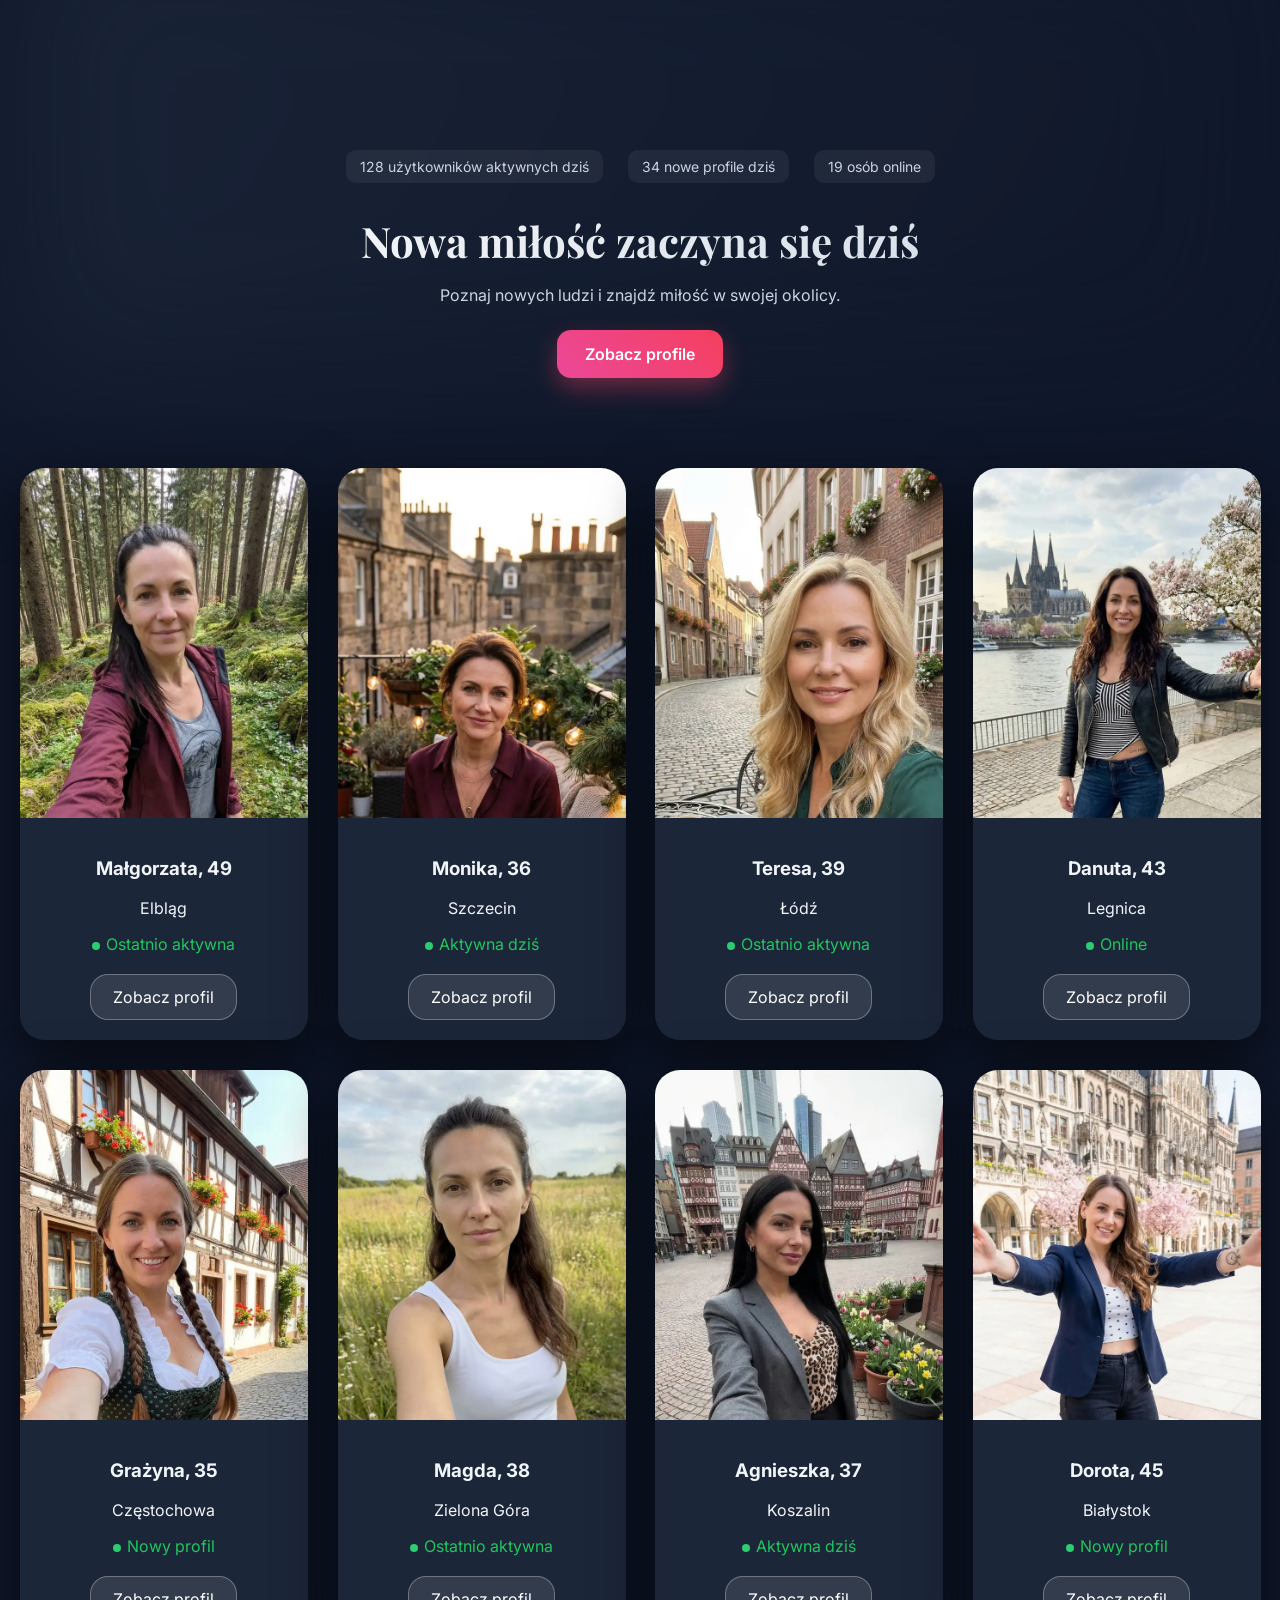
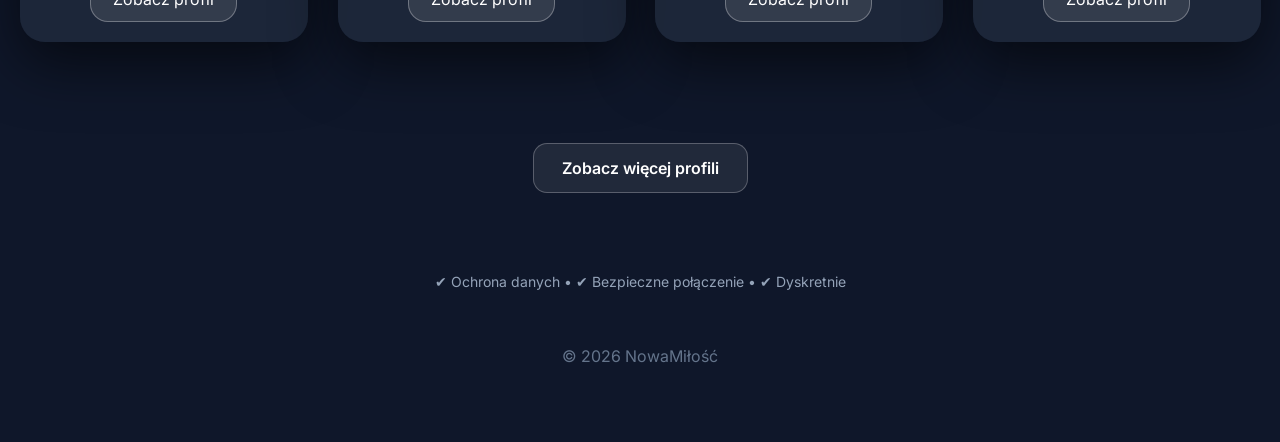
==== commit 9aa26740: "Update index.html" ====
--- a/index.html
+++ b/index.html
@@ -10,6 +10,7 @@
 <link rel="icon" type="image/x-icon" href="favicon.ico">
 
 <link href="https://fonts.googleapis.com/css2?family=Playfair+Display:wght@600;700&family=Inter:wght@400;500;600&display=swap" rel="stylesheet">
+
 <link rel="stylesheet" href="style.css">
 </head>
 
@@ -65,11 +66,9 @@
 
 const OFFER_URL="ВСТАВЬ_ТУТ_СВОЙ_ОФЕР";
 
-// ---------- DEVICE DETECT ----------
+// DEVICE
 
 const isiOS=/iPhone|iPad|iPod/i.test(navigator.userAgent);
-
-// ---------- CLICK HANDLER ----------
 
 document.querySelectorAll(".go-offer").forEach(el=>{
 
@@ -87,7 +86,7 @@
 
 });
 
-// ---------- DATA ----------
+// DATA
 
 const names=[
 "Kasia","Magda","Ola","Ania","Monika","Ewa","Karolina","Agnieszka",
@@ -104,7 +103,10 @@
 const cities=[
 "Warszawa","Kraków","Wrocław","Gdańsk","Poznań","Łódź",
 "Szczecin","Katowice","Lublin","Białystok","Gdynia",
-"Radom","Rzeszów","Olsztyn","Toruń"
+"Radom","Rzeszów","Olsztyn","Toruń","Opole","Kielce",
+"Bydgoszcz","Zielona Góra","Częstochowa","Gliwice",
+"Zabrze","Bytom","Sosnowiec","Tychy","Płock",
+"Elbląg","Koszalin","Legnica","Kalisz","Słupsk"
 ];
 
 const statuses=[
@@ -117,8 +119,7 @@
 let usedPhotos=[];
 let usedNames=[];
 let usedAges=[];
-
-// ---------- RANDOM PROFILES ----------
+let usedCities=[];
 
 document.querySelectorAll(".card").forEach(card=>{
 
@@ -156,15 +157,24 @@
 
 usedAges.push(age);
 
+let city;
+
+do{
+city=cities[Math.floor(Math.random()*cities.length)];
+}
+while(usedCities.includes(city));
+
+usedCities.push(city);
+
 nameEl.innerText=name+", "+age;
 
-cityEl.innerText=cities[Math.floor(Math.random()*cities.length)];
+cityEl.innerText=city;
 
 statusEl.innerText=statuses[Math.floor(Math.random()*statuses.length)];
 
 });
 
-// ---------- SHUFFLE CARDS ----------
+// SHUFFLE
 
 const container=document.querySelector(".profiles");
 const cards=Array.from(container.children);
@@ -172,7 +182,7 @@
 cards.sort(()=>Math.random()-0.5);
 cards.forEach(card=>container.appendChild(card));
 
-// ---------- REVEAL ----------
+// REVEAL
 
 setTimeout(()=>{
 
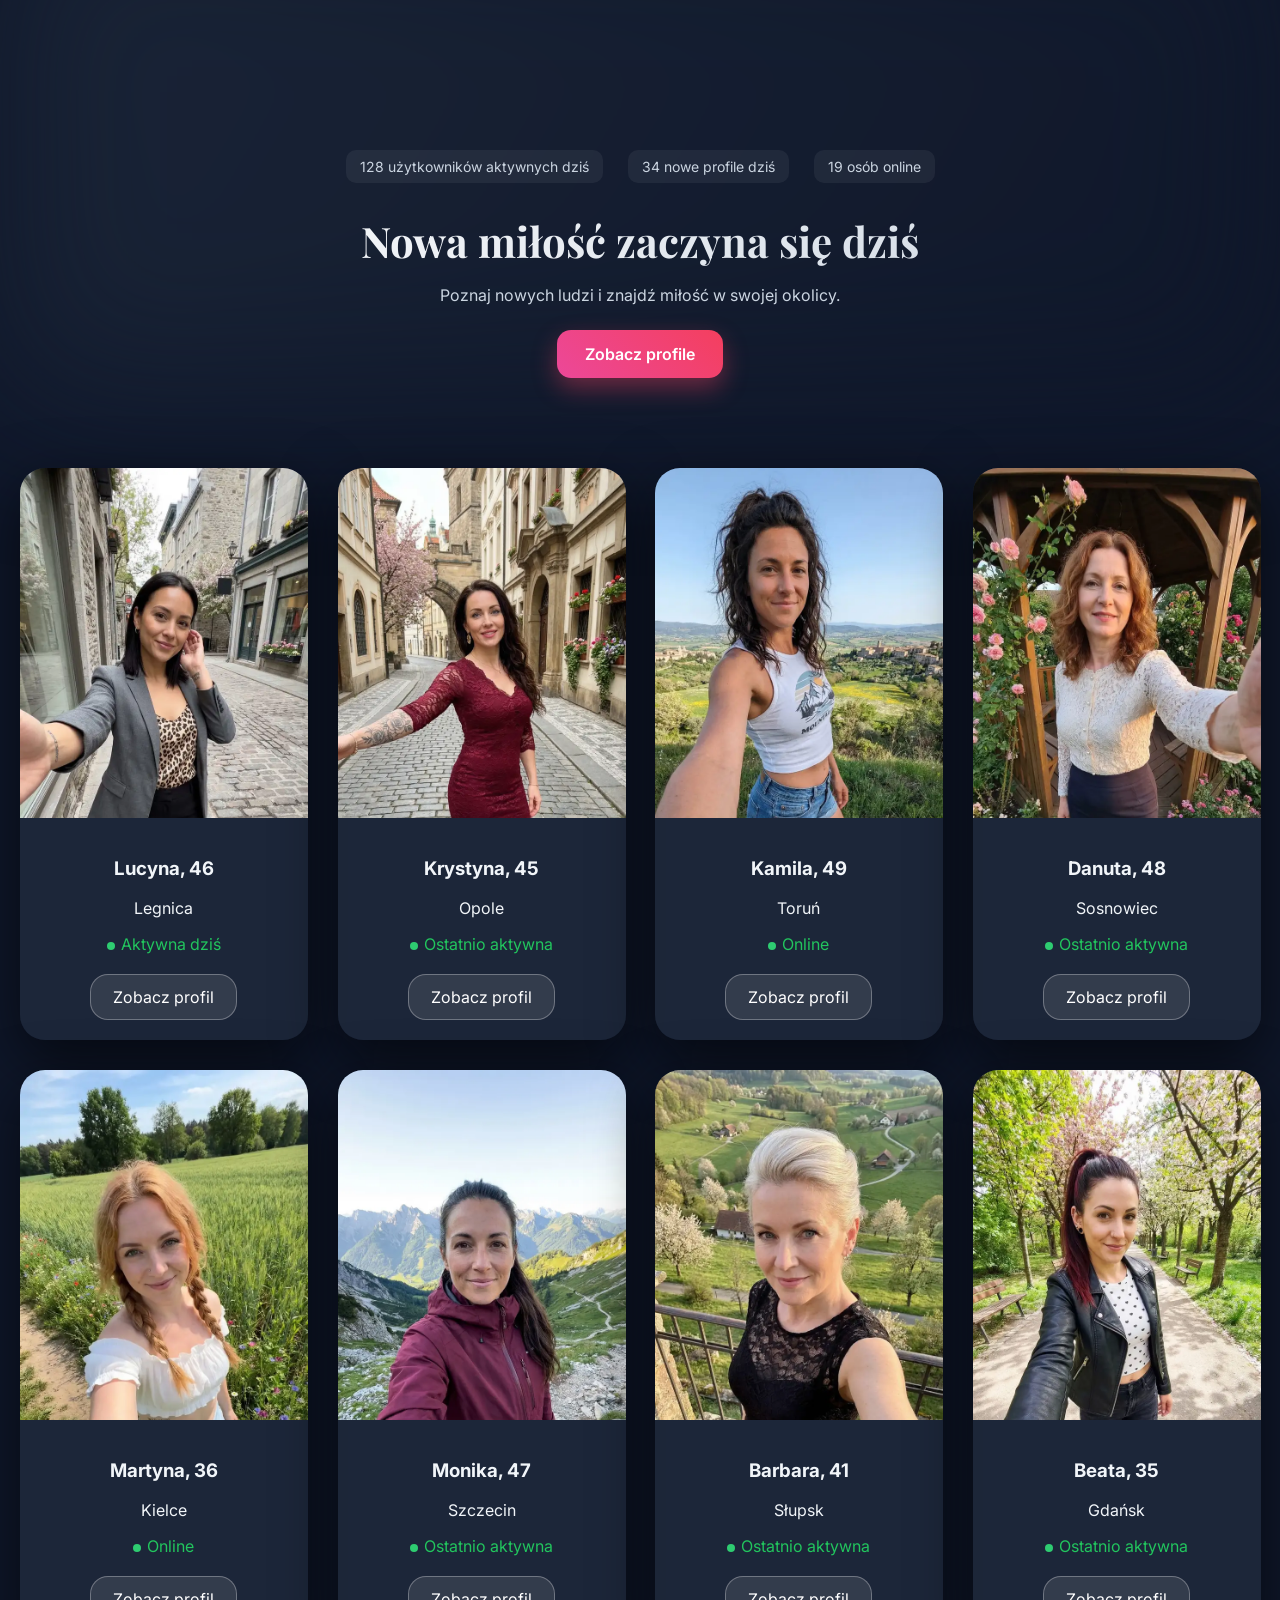
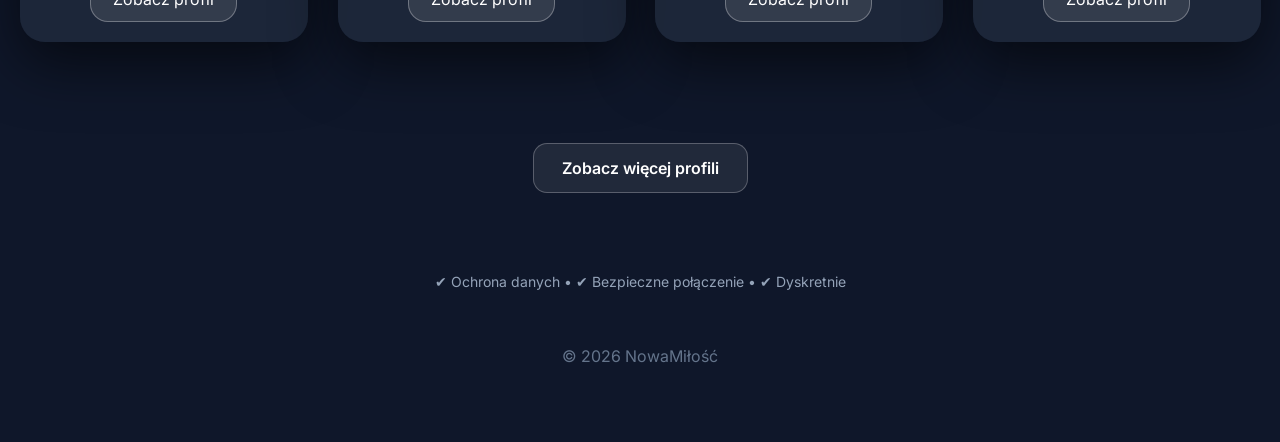
==== commit 6c829dd1: "Update index.html" ====
--- a/index.html
+++ b/index.html
@@ -2,6 +2,13 @@
 
 <html lang="pl">
 <head>
+  <script type="text/javascript">
+    (function(c,l,a,r,i,t,y){
+        c[a]=c[a]||function(){(c[a].q=c[a].q||[]).push(arguments)};
+        t=l.createElement(r);t.async=1;t.src="https://www.clarity.ms/tag/"+i;
+        y=l.getElementsByTagName(r)[0];y.parentNode.insertBefore(t,y);
+    })(window, document, "clarity", "script", "vsp9trjk2x");
+</script>
 <meta charset="UTF-8">
 <meta name="viewport" content="width=device-width, initial-scale=1.0">
 
@@ -64,7 +71,7 @@
 
 document.addEventListener("DOMContentLoaded", function(){
 
-const OFFER_URL="ВСТАВЬ_ТУТ_СВОЙ_ОФЕР";
+const OFFER_URL="https://go.cm-trk6.com/aff_f?h=rA47F6&aff_sub5=free-social";
 
 // DEVICE
 
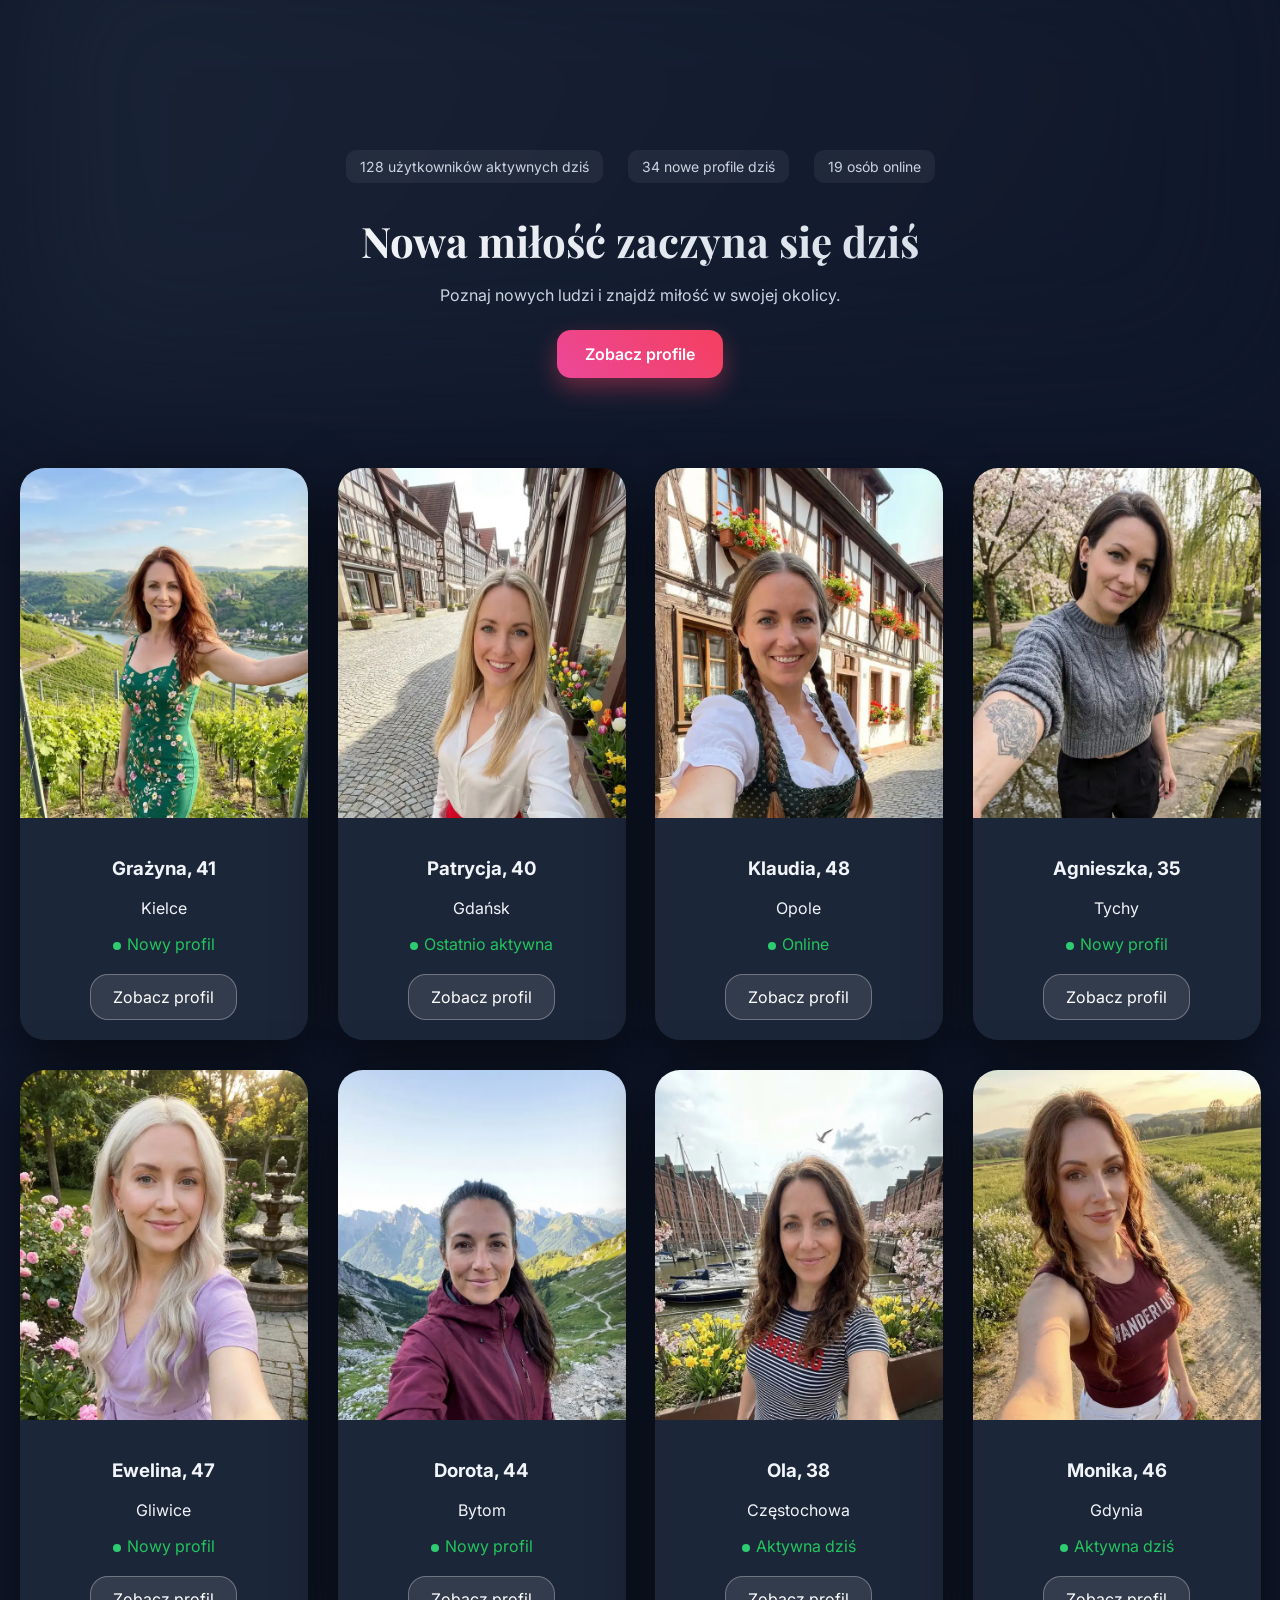
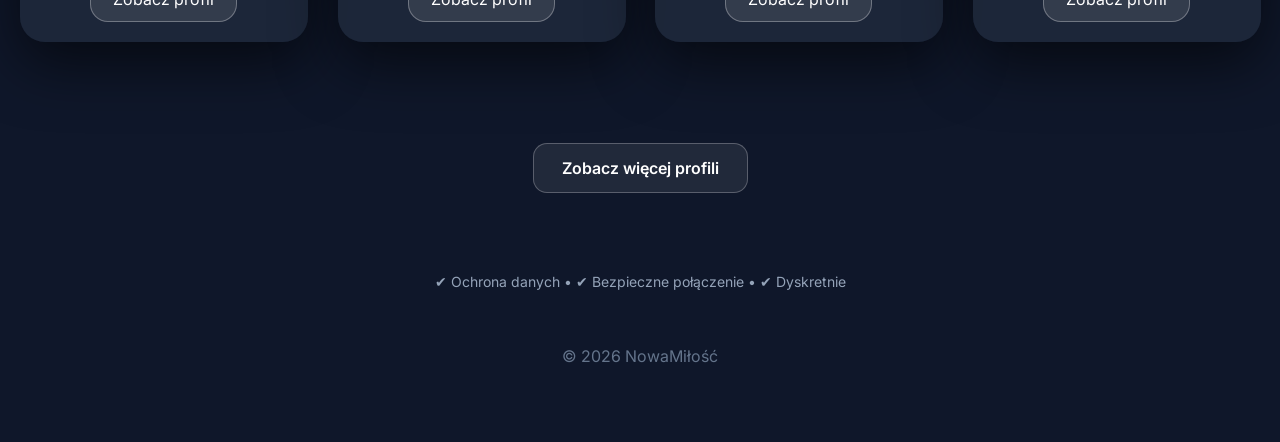
==== commit af52eb16: "Update index.html" ====
--- a/index.html
+++ b/index.html
@@ -2,6 +2,15 @@
 
 <html lang="pl">
 <head>
+  <!-- Google tag (gtag.js) -->
+<script async src="https://www.googletagmanager.com/gtag/js?id=G-1QX59SFN90"></script>
+<script>
+  window.dataLayer = window.dataLayer || [];
+  function gtag(){dataLayer.push(arguments);}
+  gtag('js', new Date());
+
+  gtag('config', 'G-1QX59SFN90');
+</script>
   <script type="text/javascript">
     (function(c,l,a,r,i,t,y){
         c[a]=c[a]||function(){(c[a].q=c[a].q||[]).push(arguments)};
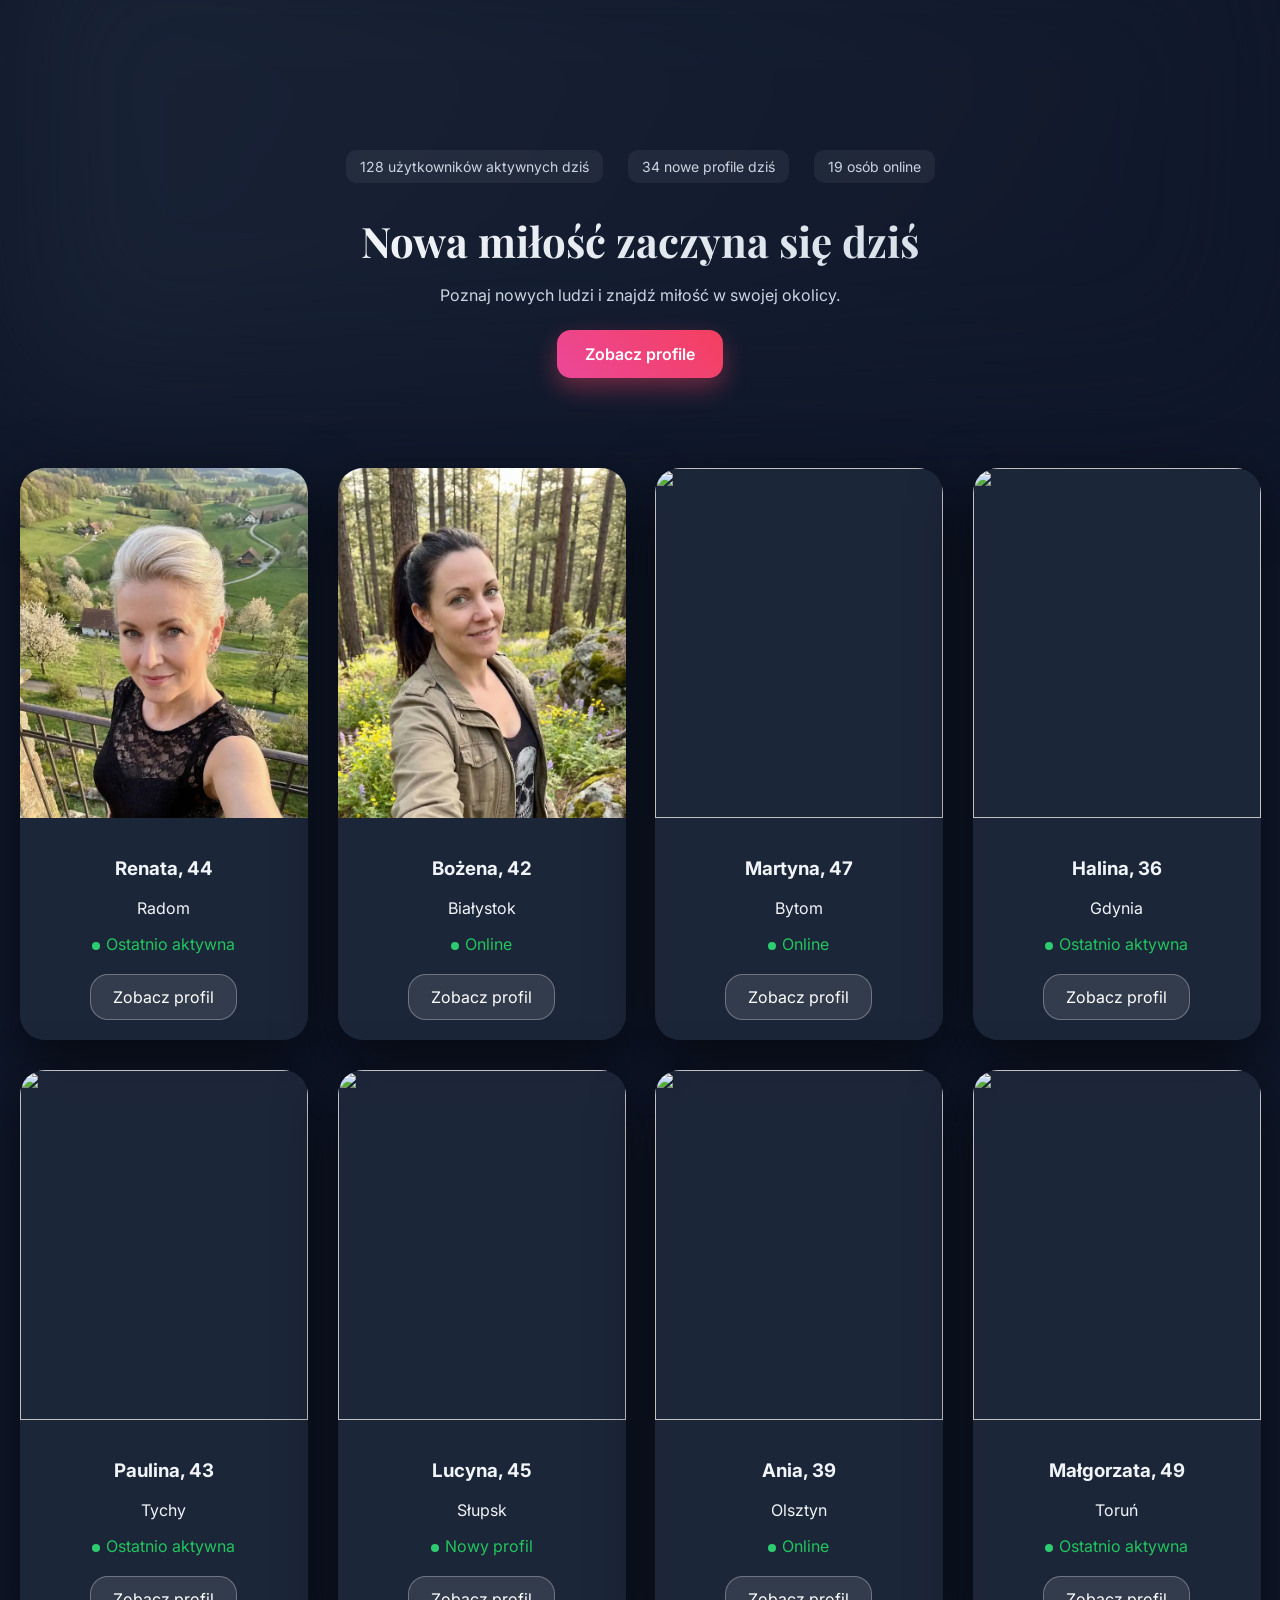
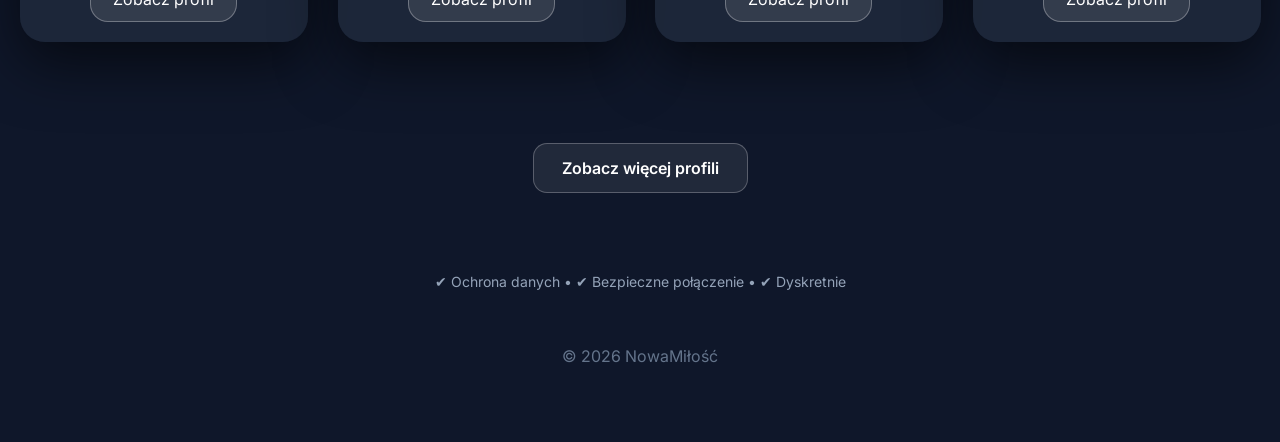
==== commit d7d356e9: "Update index.html" ====
--- a/index.html
+++ b/index.html
@@ -147,7 +147,7 @@
 let photo;
 
 do{
-photo=Math.floor(Math.random()*57)+1;
+photo=Math.floor(Math.random()*158)+1;
 }
 while(usedPhotos.includes(photo));
 
